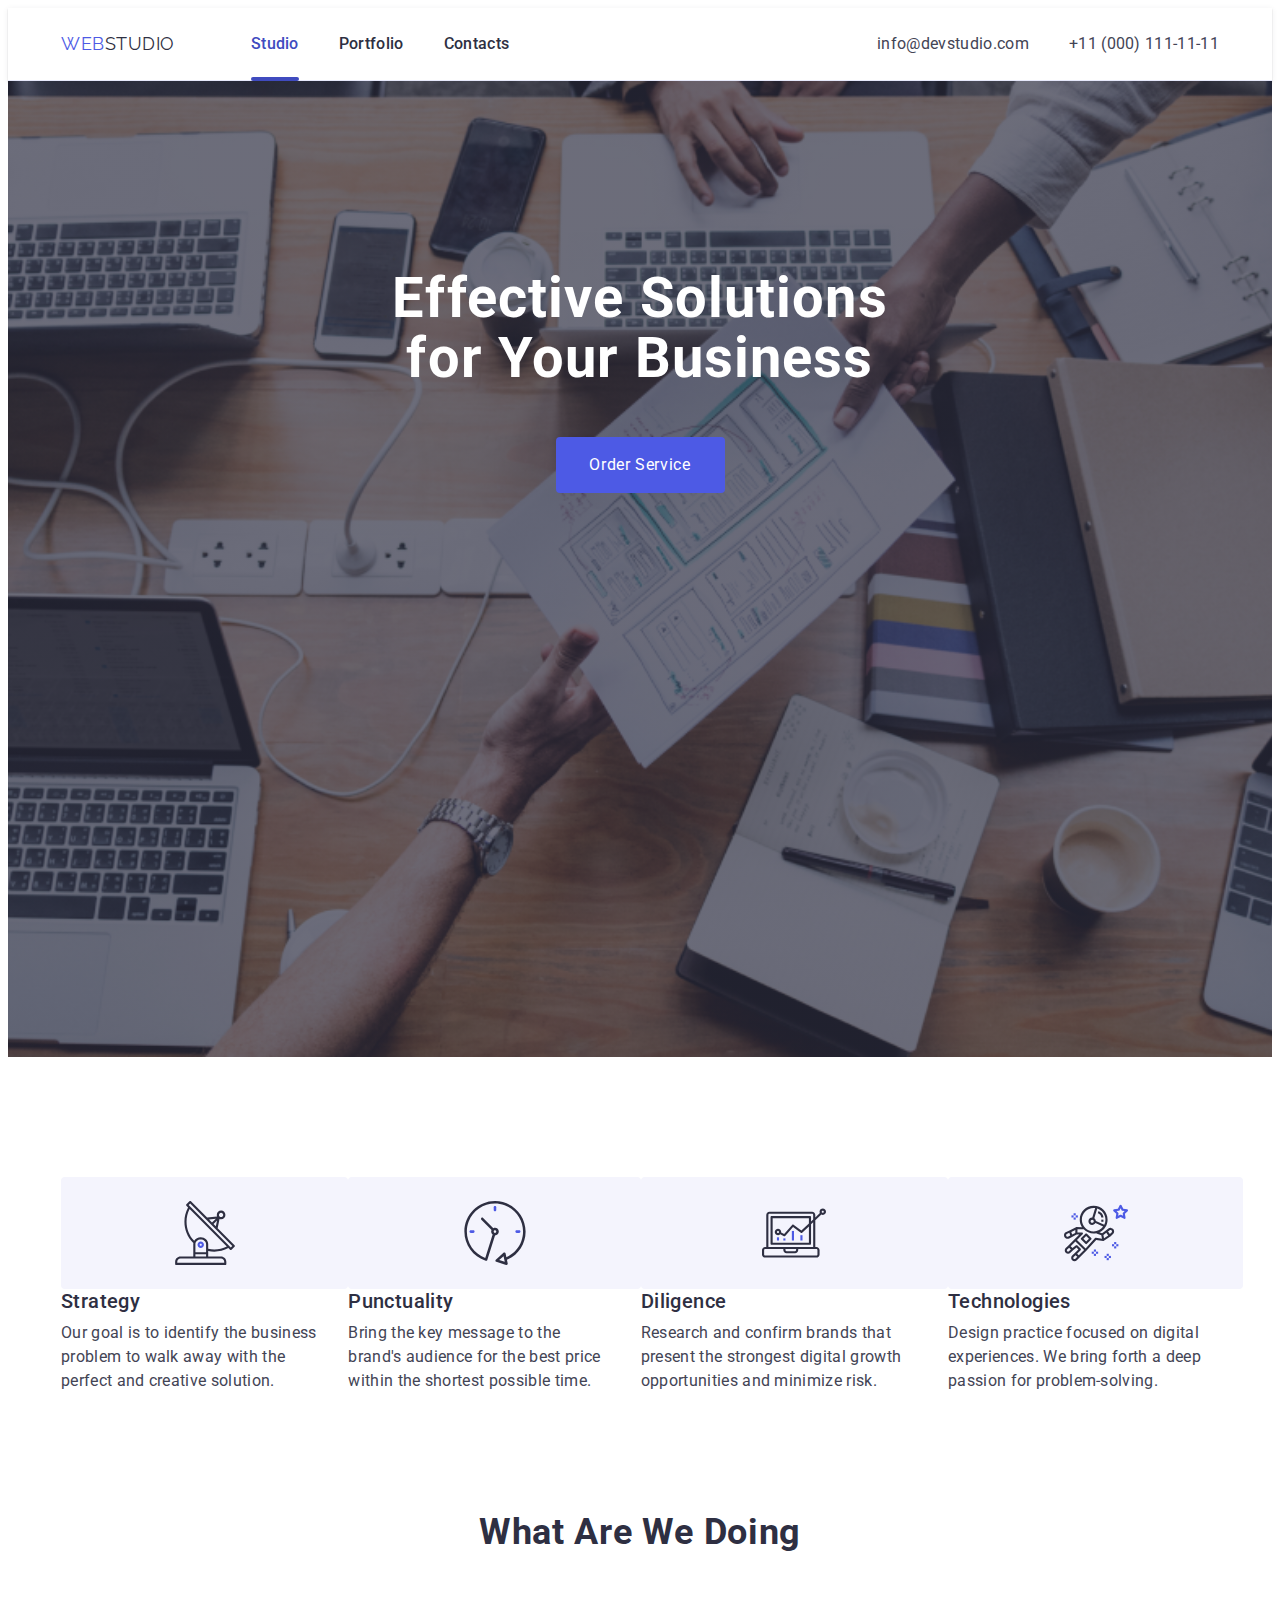
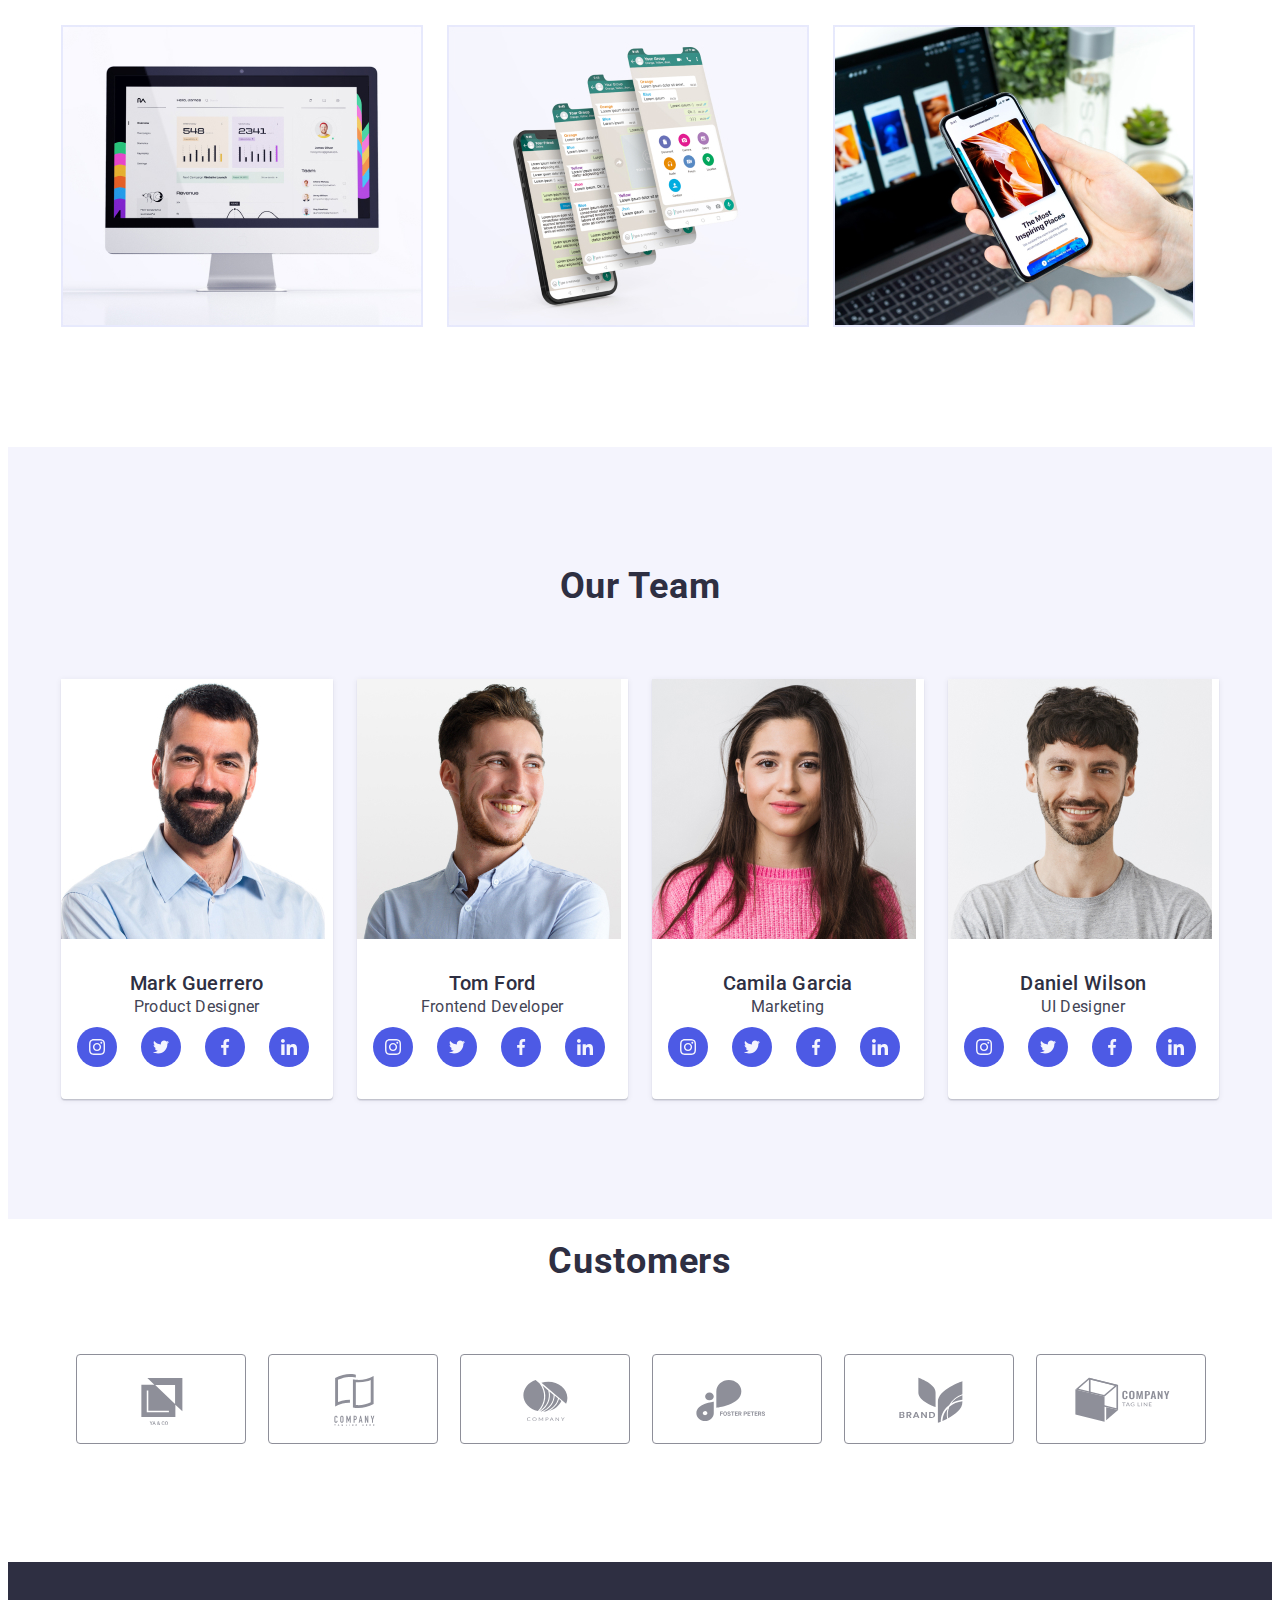
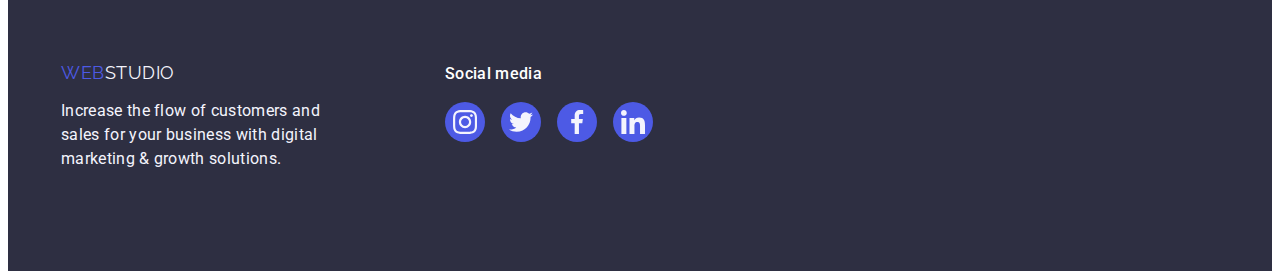
==== index.html @ 5a68f4d5 "sixth hm-half" ====
<!DOCTYPE html>
<html lang="en">
<head>
    <meta charset="UTF-8">
    <meta http-equiv="X-UA-Compatible" content="IE=edge">
    <meta name="viewport" content="width=device-width, initial-scale=1.0">
    <link rel="preconnect" href="https://fonts.googleapis.com">
    <link rel="preconnect" href="https://fonts.gstatic.com" crossorigin>
    <link href="https://fonts.googleapis.com/css2?family=Raleway:wght@800&family=Roboto:wght@300;400;500;700&display=swap" rel="stylesheet">
    <link rel="stylesheet" href="https://cdnjs.cloudflare.com/ajax/libs/modern-normalize/2.0.0/modern-normalize.min.css" integrity="sha512-4xo8blKMVCiXpTaLzQSLSw3KFOVPWhm/TRtuPVc4WG6kUgjH6J03IBuG7JZPkcWMxJ5huwaBpOpnwYElP/m6wg==" crossorigin="anonymous" referrerpolicy="no-referrer" />
    <link rel="stylesheet" href="styles/style.css">
    <title>WebStudio</title>
</head>
<body>
    <header class="header">
        <div class="container">
            <!-- navigation -->
            <nav class="navigation">
                <a class="logo link" href="./index.html">Web<span class="logo-second-part">Studio</span></a>
                <ul class="list nav-list">
                    <li class="item"><a class="nav-item current link" href="./index.html">Studio</a></li>
                    <li class="item"><a class="nav-item link" href="./portfolio.html">Portfolio</a></li>
                    <li class="item"><a class="nav-item link" href="">Contacts</a></li>
                </ul>
            </nav>
            <!-- contacts -->
            <address class="contacts">
                <ul class="list contacts-list">
                    <li class="item"><a class="contacts-item link" href="mailto:info@devstudio.com">info@devstudio.com</a></li>
                    <li class="item"><a class="contacts-item link" href="tel:+110001111111">+11 (000) 111-11-11</a></li>
                </ul>
            </address>
        </div>
    </header>
    <main>
        <!-- hero -->
        <section class="hero">
            <div class="container">
                <h1 class="hero-header">Effective Solutions for Your Business</h1>
                <button class="hero-btn" data-modal-open type="button">Order Service</button>
            </div>
        </section>
        
        <!-- section 1 Feachers -->
        <section class="feachers">
            <div class="container">
                <h2 class="visually-hidden">Feachers</h2>
                <ul class="list feachers-list">
                    <li class="item">
                        <div class="container feachers-img">
                            <svg class="feachers-icon" width="64px" height="64px">
                                <use href="./images/symbol-defs.svg#antenna"></use>
                            </svg>
                        </div>
                        <h3 class="feachers-header-item list-header">Strategy </h3>
                        <p class="feachers-text-item list-text">Our goal is to identify the business problem to walk away with the perfect and creative solution.</p>
                    </li>
                    <li class="item">
                        <div class="container feachers-img">
                            <svg class="feachers-icon" width="64px" height="64px">
                                <use href="./images/symbol-defs.svg#clock"></use>
                            </svg>
                        </div>
                        <h3 class="feachers-header-item list-header">Punctuality</h3>
                        <p class="feachers-text-item list-text">Bring the key message to the brand's audience for the best price within the shortest possible time.</p>
                    </li>
                    <li class="item">
                        <div class="container feachers-img">
                            <svg class="feachers-icon" width="64px" height="64px">
                                <use href="./images/symbol-defs.svg#diagram"></use>
                            </svg>
                        </div>
                        <h3 class="feachers-header-item list-header">Diligence</h3>
                        <p class="feachers-text-item list-text">Research and confirm brands that present the strongest digital growth opportunities and minimize risk.</p>
                    </li>
                    <li class="item">
                        <div class="container feachers-img">
                            <svg class="feachers-icon" width="64px" height="64px">
                                <use href="./images/symbol-defs.svg#astronaut"></use>
                            </svg>
                        </div>
                        <h3 class="feachers-header-item list-header">Technologies</h3>
                        <p class="feachers-text-item list-text">Design practice focused on digital experiences. We bring forth a deep passion for problem-solving.</p> 
                    </li>
                </ul>
            </div>
        </section>
        <!-- section 2 Services-->
        <section class="services">
            <div class="container">
                <h2 class="services-header section-title">What are we doing</h2>
                <ul class="list services-list">
                    <li class="item"><img src="./images/img1.jpg" alt="desktop" width="360"></li>
                    <li class="item"><img src="./images/img2.jpg" alt="mobile messangers" width="360"></li>
                    <li class="item"><img src="./images/img3.jpg" alt="laptop and mobile" width="360"></li>
                </ul>
            </div>
        </section>
        <!-- section 3 Team-->
        <section class="team">
            <div class="container">
                <h2 class="team-header section-title">Our Team</h2>
                <ul class="list team-list">
                    <li class="team-item">
                        <img class="team-photo" src="./images/mark.jpg" alt="man" width="264">
                        <div class="team-name-position">
                            <h3 class="team-header-item list-header">Mark Guerrero</h3>
                            <p class="team-text-item list-text">Product Designer</p>
                            <ul class="list social-net">
                                <li class="social-item">
                                    <a class="link team-link" href="" target="_blank" rel="noopener noreferrer">
                                        <svg class="social-icons">
                                            <use href="./images/symbol-defs.svg#instagram"></use>
                                        </svg>
                                    </a>
                                </li>
                                <li class="social-item">
                                    <a class="link team-link" href="" target="_blank" rel="noopener noreferrer">
                                        <svg class="social-icons">
                                            <use href="./images/symbol-defs.svg#twitter"></use>
                                        </svg>
                                    </a>
                                </li>
                                <li class="social-item">
                                    <a class="link team-link" href="" target="_blank" rel="noopener noreferrer">
                                        <svg class="social-icons">
                                            <use href="./images/symbol-defs.svg#facebook"></use>
                                        </svg>
                                    </a>
                                </li>
                                <li class="social-item">
                                    <a class="link team-link" href="" target="_blank" rel="noopener noreferrer">
                                        <svg class="social-icons">
                                            <use href="./images/symbol-defs.svg#linkedin"></use>
                                        </svg>
                                    </a>
                                </li>
                            </ul>
                        </div>
                    </li>
                    <li class="team-item">
                        <img class="team-photo" src="./images/tom.jpg" alt="man" width="264">
                       <div class="team-name-position">
                            <h3 class="team-header-item list-header">Tom Ford</h3>
                            <p class="team-text-item list-text">Frontend Developer</p>
                            <ul class="list social-net">
                                <li class="social-item">
                                    <a class="link team-link" href="" target="_blank" rel="noopener noreferrer">
                                        <svg class="social-icons">
                                            <use href="./images/symbol-defs.svg#instagram"></use>
                                        </svg>
                                    </a>
                                </li>
                                <li class="social-item">
                                    <a class="link team-link" href="" target="_blank" rel="noopener noreferrer">
                                        <svg class="social-icons">
                                            <use href="./images/symbol-defs.svg#twitter"></use>
                                        </svg>
                                    </a>
                                </li>
                                <li class="social-item">
                                    <a class="link team-link" href="" target="_blank" rel="noopener noreferrer">
                                        <svg class="social-icons">
                                            <use href="./images/symbol-defs.svg#facebook"></use>
                                        </svg>
                                    </a>
                                </li>
                                <li class="social-item">
                                    <a class="link team-link" href="" target="_blank" rel="noopener noreferrer">
                                        <svg class="social-icons">
                                            <use href="./images/symbol-defs.svg#linkedin"></use>
                                        </svg>
                                    </a>
                                </li>
                            </ul>
                        </div>
                    </li>
                    <li class="team-item">
                        <img class="team-photo" src="./images/camila.jpg" alt="woman" width="264">
                        <div class="team-name-position">
                            <h3 class="team-header-item list-header">Camila Garcia</h3>
                            <p class="team-text-item list-text">Marketing</p>
                            <ul class="list social-net">
                                <li class="social-item">
                                    <a class="link team-link" href="" target="_blank" rel="noopener noreferrer">
                                        <svg class="social-icons">
                                            <use href="./images/symbol-defs.svg#instagram"></use>
                                        </svg>
                                    </a>
                                </li>
                                <li class="social-item">
                                    <a class="link team-link" href="" target="_blank" rel="noopener noreferrer">
                                        <svg class="social-icons">
                                            <use href="./images/symbol-defs.svg#twitter"></use>
                                        </svg>
                                    </a>
                                </li>
                                <li class="social-item">
                                    <a class="link team-link" href="" target="_blank" rel="noopener noreferrer">
                                        <svg class="social-icons">
                                            <use href="./images/symbol-defs.svg#facebook"></use>
                                        </svg>
                                    </a>
                                </li>
                                <li class="social-item">
                                    <a class="link team-link" href="" target="_blank" rel="noopener noreferrer">
                                        <svg class="social-icons">
                                            <use href="./images/symbol-defs.svg#linkedin"></use>
                                        </svg>
                                    </a>
                                </li>
                            </ul>
                        </div>
                    </li>
                    <li class="team-item"><img class="team-photo" src="./images/daniel.jpg" alt="men" width="264">
                       <div class="team-name-position">
                            <h3 class="team-header-item list-header">Daniel Wilson</h3>
                            <p class="team-text-item list-text">UI Designer</p>
                            <ul class="list social-net">
                                <li class="social-item">
                                    <a class="link team-link" href="" target="_blank" rel="noopener noreferrer">
                                        <svg class="social-icons">
                                            <use href="./images/symbol-defs.svg#instagram"></use>
                                        </svg>
                                    </a>
                                </li>
                                <li class="social-item">
                                    <a class="link team-link" href="" target="_blank" rel="noopener noreferrer">
                                        <svg class="social-icons">
                                            <use href="./images/symbol-defs.svg#twitter"></use>
                                        </svg>
                                    </a>
                                </li>
                                <li class="social-item">
                                    <a class="link team-link" href="" target="_blank" rel="noopener noreferrer">
                                        <svg class="social-icons">
                                            <use href="./images/symbol-defs.svg#facebook"></use>
                                        </svg>
                                    </a>
                                </li>
                                <li class="social-item">
                                    <a class="link team-link" href="" target="_blank" rel="noopener noreferrer">
                                        <svg class="social-icons">
                                            <use href="./images/symbol-defs.svg#linkedin"></use>
                                        </svg>
                                    </a>
                                </li>
                            </ul>
                        </div>
                    </li>
                </ul>
            </div>
        </section>
        <!-- section 4 Customers-->
        <section class="customers">
            <div class="container">
            <h2 class="customers-title section-title">Customers</h2>
            <ul class="list customers-list">
                <li class="customers-item">
                    <a class="link customer-link" href="" target="_blank" rel="noopener noreferrer">
                        <svg class="customers-logo">
                            <use href="./images/symbol-defs.svg#first-co"></use>
                        </svg>
                    </a>
                </li>
                <li class="customers-item">
                    <a class="link customer-link" href="" target="_blank" rel="noopener noreferrer">
                        <svg class="customers-logo">
                            <use href="./images/symbol-defs.svg#second-co"></use>
                        </svg>
                    </a>
                </li>
                <li class="customers-item">
                    <a class="link customer-link" href="" target="_blank" rel="noopener noreferrer">
                        <svg class="customers-logo">
                            <use href="./images/symbol-defs.svg#third-co"></use>
                        </svg>
                    </a>
                </li>
                <li class="customers-item">
                    <a class="link customer-link" href="" target="_blank" rel="noopener noreferrer">
                        <svg class="customers-logo">
                            <use href="./images/symbol-defs.svg#fourth-co"></use>
                        </svg>
                    </a>
                </li>
                <li class="customers-item">
                    <a class="link customer-link" href="" target="_blank" rel="noopener noreferrer">
                        <svg class="customers-logo">
                            <use href="./images/symbol-defs.svg#fifth-co"></use>
                        </svg>
                    </a>
                </li>
                <li class="customers-item">
                    <a class="link customer-link" href="" target="_blank" rel="noopener noreferrer">
                        <svg class="customers-logo">
                            <use href="./images/symbol-defs.svg#sixth-co"></use>
                        </svg>
                    </a>
                </li>
            </ul>
        </div>
        </section>
    </main>
    <footer class="footer">
        <div class="container">
            <div class="container-disclaimer">
                <a class="logo link link-logo" href="./index.html">Web<span class="logo-second-footer">Studio</span></a>
                <p class="disclaimer">Increase the flow of customers and sales for your business with digital marketing & growth solutions.</p>
            </div>
            <div class="container-social">
                <h2 class="social-title">Social media</h2>
                <ul class="list footer-list">
                    <li class="footer-soc-item">
                        <a href="" target="_blank" rel="noopener noreferrer" class="link footer-soc-link">
                            <svg class="footer-social">
                                <use href="./images/symbol-defs.svg#instagram"></use>
                            </svg>
                        </a>
                    </li>
                    <li class="footer-soc-item">
                        <a href="" target="_blank" rel="noopener noreferrer" class="link footer-soc-link">
                            <svg class="footer-social">
                                <use href="./images/symbol-defs.svg#twitter"></use>
                            </svg>
                        </a>
                    </li>
                    <li class="footer-soc-item">
                        <a href="" target="_blank" rel="noopener noreferrer" class="link footer-soc-link">
                            <svg class="footer-social">
                                <use href="./images/symbol-defs.svg#facebook"></use>
                            </svg>
                        </a>
                    </li>
                    <li class="footer-soc-item">
                        <a href="" target="_blank" rel="noopener noreferrer" class="link footer-soc-link">
                            <svg class="footer-social">
                                <use href="./images/symbol-defs.svg#linkedin"></use>
                            </svg>
                        </a>
                    </li>
                </ul>
            </div>
        </div>
    </footer>
    <div class="backdrop is-hidden" data-modal>
        <div class="modal-window">
            <button type="button" class="close-btn" data-modal-close>
                <svg class="close-icon">
                    <use href="./images/symbol-defs.svg#close-btn"></use>
                </svg>
            </button>
            <p class="modal-title">Leave your contacts and we will call you back</p>
            <form class="modal-form">
                <div class="modal-field">
                    <label for="user-name" class="modal-label">Name</label>
                    <div class="form-field">
                        <input 
                            type="text" 
                            name="user-name" 
                            id="user-name" 
                            class="modal-input">
                        <svg class="form-icons">
                            <use href="./images/symbol-defs.svg#person"></use>
                        </svg>
                    </div>
                </div>
                <div class="modal-field">
                    <label for="user-phone" class="modal-label">Phone</label>
                    <div class="form-field">
                        <input 
                            type="tel" 
                            name="user-phone" 
                            id="user-phone" 
                            class="modal-input">
                        <svg class="form-icons">
                            <use href="./images/symbol-defs.svg#phone"></use>
                        </svg>
                    </div>
                </div>
                <div class="modal-field">
                    <label for="user-email" class="modal-label">Email</label>
                    <div class="form-field">
                        <input 
                            type="email"
                            name="user-email"
                            id="user-email"
                            class="modal-input">
                        <svg class="form-icons">
                            <use href="./images/symbol-defs.svg#email"></use>
                        </svg>
                    </div>
                </div>
                <div class="modal-textarea">
                    <label for="comment" class="modal-label">Comment</label>
                    <textarea 
                        name="comment" 
                        id="comment" 
                        class="modal-comment" 
                        placeholder="Text here"></textarea>
                </div>

                <button type="submit" class="modal-submit">Send</button>
            </form>
        </div>
    </div>
    <script src="./js/modal.js"></script>
</body>
</html>
---- styles/style.css ----
/* for all */
:root {
    --text-color: #434455;
    --trans: 250ms cubic-bezier(0.4, 0, 0.2, 1);
}

body {
    font-family: 'Roboto', sans-serif;
    color: #2E2F42;
    background-color: #fff;
}

h1,
h2,
h3,
p,
ul {
    padding: 0;
    margin: 0;
}

img {
    display: block;
}

.link {
    text-decoration: none;
}

.list {
    list-style: none;
}

.container {
    width: 1158px;
    margin: 0 auto;
    padding-left: 12px;
    padding-right: 12px;
    /* outline: 2px solid red; */
}

.section-title {
    font-size: 36px;
    line-height: 1.11;
    text-align: center;
    letter-spacing: 0.02em;
    text-transform: capitalize;
}

.list-header {
    font-weight: 500;
    font-size: 20px;
    line-height: 1.2;
    letter-spacing: 0.02em;
}

.list-text {
    font-size: 16px;
    line-height: 1.5;
    letter-spacing: 0.02em;
    color: var(--text-color);
}

.visually-hidden {
    position: absolute;
    white-space: nowrap;
    width: 1px;
    height: 1px;
    overflow: hidden;
    border: 0;
    padding: 0;
    clip: rect(0 0 0 0);
    clip-path: inset(50%);
    margin: -1px;
}

/* Header */
.header {
    /* padding-top: 0px;
    padding-bottom: 0px; */
    border-bottom: 1px solid #E7E9FC;
    box-shadow: 0px 2px 1px rgba(46, 47, 66, 0.08), 
                0px 1px 1px rgba(46, 47, 66, 0.16), 
                0px 1px 6px rgba(46, 47, 66, 0.08);
}

.header .container {
    display: flex;
    justify-content: space-between;
}

.logo {
    font-family: 'Raleway', sans-serif;
    font-size: 18px;
    line-height: 1.17;
    color: #4D5AE5;
    letter-spacing: 0.03em;
    text-transform: uppercase;

    margin-right: 76px;
    display: flex;
    align-self: center;
}

.logo-second-part {
    color: #2E2F42;
}

.navigation {
    display: flex;
    align-items: center;
}

.nav-list {
    display: flex;
    /* align-items: center; */
    gap: 40px;
}

.nav-item {
    font-size: 16px;
    line-height: 1.5;
    letter-spacing: 0.02em;
    color: #2E2F42;
    font-weight: 500;

    display: block;
    position: relative;

    padding-top: 24px;
    padding-bottom: 24px;

    transition-property: color;
    transition: var(--trans);
}

/* .nav-list .item {
    padding-top: 24px;
    padding-bottom: 24px; */
    /* margin-right: 40px; */
/* } */

.current {
    color: #404BBF;
}

.nav-item.current::after {
    content: '';
    height: 4px;
    width: 100%;
    display: block;
    position: absolute;
    left: 0;
    bottom: -1px;

    background-color: #404BBF;
    border-radius: 2px;
}


/* .nav-list .item:last-child {
    margin-right: 0px;
} */

.nav-item:hover,
.nav-item:focus {
    color: #404BBF;  
}

.contacts {
    font-style: normal;
    display: flex;
    align-items: center;
}

.contacts-list {
    display: flex;
    gap: 40px;
    /* align-items: center; */
    /* justify-content: center; */
}

/* .contacts-list .item {
    padding-top: 15px;
    padding-bottom: 15px;
    margin-right: 40px;
} */

/* .contacts-list .item:last-child {
    margin-right: 0;
} */

.contacts-item {
    font-size: 16px;
    line-height: 1.5;
    letter-spacing: 0.02em;
    color: #434455;

    transition-property: color;
    transition: var(--trans);
}

.contacts-item:hover,
.contacts-item:focus {
    color: #404BBF;
}

/* main index */

/* HERO */

.hero {
    background-color: #2E2F42;
    background-image: linear-gradient(rgba(46, 47, 66, 0.7), rgba(46, 47, 66, 0.7)), url(../images/hero-img.jpg);
    background-repeat: no-repeat;
    background-position: center;
    background-size: cover;
    max-width: 1440px;
    height: 600px;
    padding-top: 188px;
    padding-bottom: 188px;
    margin: 0 auto;
}
.hero-header {
    font-size: 56px;
    line-height: 1.07;
    text-align: center;
    letter-spacing: 0.02em;
    color: #FFFFFF;
    max-width: 496px;
    
    /* width: 496px; */
    /* margin-bottom: 48px; */
    margin: 0 auto 48px;
}

.hero-btn {
    font-family: 'Roboto', sans-serif;
    font-size: 16px;
    line-height: 1.5;
    align-items: center;
    letter-spacing: 0.04em;
    color: #FFFFFF;
    background-color: #4D5AE5;
    cursor: pointer;
    
    border: none;
    border-radius: 4px;
    /* padding: 16px 32px; */
    min-width: 169px;
    height: 56px;
    display: block;
    margin: 0 auto;

    transition-property: background-color;
    transition: var(--trans);
}

.hero-btn:hover,
.hero-btn:focus {
    background-color: #404BBF;
}

/* FEACHERS */

.feachers {
    padding-top: 120px;
    padding-bottom: 120px;
}

.feachers-list {
    display: flex;
    gap: 24px;
}

.feachers-list .item {
    width: calc((100%-72px)/4);
}

.feachers-img {
    background-color: #F4F4FD;
    border-radius: 4px;
    width: 100%;
    height: 112px;
    display: flex;
    justify-content: center;
    align-items: center;
}

.feachers-header-item {
    margin-bottom: 8px;
}



/* SERVICES */

.services {
    padding-bottom: 120px;
}

.services-header {
    margin-bottom: 72px;
}

.services-list {
    display: flex;
    gap: 24px;
}

.services-list .item {
    width: 360px;
    height: 300px;
    border: 1px solid #E7E9FC;
    /* margin-right: 24px; */
}

/* .services-list .item:last-child {
    margin-right: 0;
} */

/* TEAM */

.team {
    background-color: #F4F4FD;
    padding-top: 120px;
    padding-bottom: 120px;
}

.team-header {
    margin-bottom: 72px;
}

.team-list {
    display: flex;
    gap: 24px;
    
}

.team-item {
    background-color: #ffffff;
    width: calc((100% - 72px) / 4);
    /* padding-bottom: 32px; */
    background-color: #ffffff;
    box-shadow: 0px 1px 6px rgba(46, 47, 66, 0.08),
                0px 1px 1px rgba(46, 47, 66, 0.16),
                0px 2px 1px rgba(46, 47, 66, 0.08);
    border-radius: 0px 0px 4px 4px;
    padding-bottom: 32px;
    /* margin-right: 24px; */
}

/* .team-list .team-item:last-child {
    margin-right: 0;
} */

.team-name-position {
    padding: 32px 16px 0;
    /* margin-bottom: 8px; */
}

.team-header-item {
    /* margin-top: 32px; */
    /* margin-bottom: 8px; */
    text-align: center;
}

.team-text-item {
    /* margin-bottom: 32px; */
    margin-bottom: 8px;
    text-align: center;
}

.social-net {
    display: flex;
    gap: 24px;
    /* margin-bottom: 32px; */
    /* margin: 0 16px 32px; */
}
.social-item {
    width: 40px;
    height: 40px;
    
    /* padding: 12px; */
}

.team-link {
    width: 100%;
    height: 100%;
    background-color: #4D5AE5;
    border-radius: 50%;
    display: flex;
    align-items: center;
    justify-content: center;

    transition-property: background-color;
    transition: var(--trans);
}

.social-icons {
    width: 16px;
    height: 16px;
    fill: #F4F4FD;
}

.team-link:hover,
.team-link:focus {
    background-color: #404BBF;
}

/* CUSTOMERS */

.customers {
    padding-top: 23px;
    padding-bottom: 120px;
}

.customers-title {
    margin-bottom: 72px;
}

.customers-list {
    display: flex;
    gap: 24px;
    justify-content: center;
}
.customers-item {
    /* width: calc((100%-120px)/6); */
    width: 168px;
    height: 88px;
  
    
    /* fill: #8E8F99; */
}

.customer-link {
    width: 100%;
    height: 100%;
    border: 1px solid #8E8F99;
    border-radius: 4px;
    color: #8E8F99;
    display: flex;
    align-items: center;
    justify-content: center;

    transition-property: color, border;
    transition: var(--trans);
}

.customers-logo {
    fill: currentColor;
    width: 104px;
    height: 56px;
    /* margin: 16px 32px; */
}

.customer-link:hover,
.customer-link:focus {
    border: 1px solid #404BBF;
    color: #404BBF;
}




/* main Portfolio */

.portfolio {
    padding-top: 96px;
    padding-bottom: 120px;
}

.portfolio-filter {
    display: flex;
    margin-bottom: 72px;
    justify-content: center;
}

.portfolio-btn {
    font-family: 'Roboto', sans-serif;
    font-style: normal;
    font-size: 16px;
    line-height: 1.5;
    letter-spacing: 0.04em; 
    color: #4D5AE5;
    background-color: #F4F4FD;
    
    border: 1px solid #E7E9FC;
    border-radius: 4px;
    cursor: pointer;
    padding: 12px 24px;

    transition-property: color, background-color, box-shadow, border;
    transition: var(--trans);
}

.portfolio-filter .item {
    margin-right: 24px;
}

.portfolio-filter .item:last-child {
    margin-right: 0;
}

.portfolio-btn:hover,
.portfolio-btn:focus {
    background-color: #404BBF;
    color: #FFFFFF;
    box-shadow: 0px 3px 1px rgba(0, 0, 0, 0.1), 
                0px 2px 1px rgba(0, 0, 0, 0.08), 
                0px 2px 2px rgba(0, 0, 0, 0.12);
    border: 1px solid transparent;
}

.portfolio-list {
    display: flex;
    flex-wrap: wrap;
    gap: 48px 24px;
}

.portfolio-list .item {
    width: calc((100% - 48px) / 3);
    /* width: 360px; */
    /* padding-bottom: 32px; */
    /* margin-right: 24px; */
    /* margin-bottom: 48px; */
}

.portfolio-item-name {
    padding: 32px 16px;
    border: 1px solid #E7E9FC;
    border-top: none;
}

/* .portfolio-list .item:nth-child(3n) {
    margin-right: 0;
} */

/* .portfolio-list .item:nth-last-child(-n+3) {
    margin-bottom: 0;
} */

.portfolio-header {
    color: #2E2F42;
    margin-bottom: 8px;
    /* margin-top: 32px; */
    /* margin-left: 16px; */
}

.box-overlay {
    position: relative;
    overflow: hidden
}

.overlay {
    background-color: #4D5AE5;
    width: 100%;
    height: 100%;
    padding: 40px 32px;
    overflow: auto;
    

    font-style: normal;
    font-size: 16px;
    line-height: 1.5;
    letter-spacing: 0.02em;
    color: #F4F4FD;

    position: absolute;
    top: 0;
    left: 0;

    transition-property: transform;
    transform: translateY(100%);
    transition: var(--trans);
}

.portfolio-item.link:hover .overlay,
.portfolio-item.link:focus .overlay {
    transform: translate(0, 0);
}


/* Footer */

.footer {
    background-color: #2E2F42;
    padding-top: 100px;
    padding-bottom: 100px;
}

.footer .container {
    display: flex;
    gap: 120px;
    align-items: baseline;
}

.footer .link-logo {
    display: inline-block;
    margin-bottom: 16px;
    padding: 0;
}

.logo-second-footer {
    color: #F4F4FD;
}

.disclaimer {
    color: #F4F4FD;
    font-size: 16px;
    line-height: 1.5;
    letter-spacing: 0.02em;
    max-width: 264px;
}

/* .container-social {
    background-color: #fff;
    padding-top: 5px;
} */

.social-title {
    font-weight: 500;
    font-size: 16px;
    line-height: 1.5;
    letter-spacing: 0.02em;
    color: #FFFFFF;

    margin-bottom: 16px;
}

.footer-list {
    display: flex;
    gap: 16px;
}

.footer-soc-item {
    width: 40px;
    height: 40px;
}

.footer-soc-link {
    width: 100%;
    height: 100%;
    background-color: #4D5AE5;
    border-radius: 50%;
    display: flex;
    align-items: center; 
    justify-content: center;
}

.footer-social {
    width: 24px;
    height: 24px;
    fill: #F4F4FD; 
}



.footer-soc-link:hover, 
.footer-soc-link:focus {
    background-color: #31D0AA;

    transition-property: background-color;
    transition: var(--trans);
}

/* MODAL */

.backdrop {
    background-color: rgba(46, 47, 66, 0.4);
    width: 100%;
    height: 100%;
    
    position: fixed;
    z-index: 100;
    top: 0;
    left: 0;

    transition: opacity var(--trans), visibility var(--trans);
}

.modal-window {
    width: 408px;
    min-height: 585px;
    background-color: #FCFCFC;
    position: absolute;
    top: 50%;
    left: 50%;
    transform: translate(-50%, -50%);
    padding: 24px;
    

    /* display: flex; */
}

.close-btn {
    width: 24px;
    height: 24px;
    background-color: #E7E9FC;
    color: #2E2F42;
    border: 1px solid rgba(0, 0, 0, 0.1);
    border-radius: 50%;
    display: flex;
    justify-content: center;
    align-items: center;
    cursor: pointer;
    padding: 0;

    position: absolute;
    top: 24px;
    right: 24px;

    transition-property: background-color, border, color;
    transition: var(--trans);
}

.close-icon {
    width: 8px;
    height: 8px;
    fill: currentColor;
}

.close-btn:hover,
.close-btn:focus {
    background-color: #404BBF;
    border: none;
    color: #FFFFFF;
}

.backdrop.is-hidden {
    visibility: hidden;
    opacity: 0;
    pointer-events: none;
}

.modal-title {
    font-weight: 500;
    font-size: 16px;
    line-height: 1.5;
    text-align: center;
    letter-spacing: 0.02em;
    color: #2E2F42;
    margin-top: 48px;
    margin-bottom: 16px;
}

.modal-field {
    margin-bottom: 8px;
}

.modal-input {
    width: 100%;
    height: 40px;
    border: 1px solid rgba(46, 47, 66, 0.4);
    border-radius: 4px;
    padding-top: 8px;
    padding-bottom: 8px;
    padding-left: 38px;
    outline: transparent;
    font-size: 12px;
    line-height: 1.17;
    color: rgba(46, 47, 66, 0.4);
    letter-spacing: 0.04em;
}

.modal-input:focus,
.modal-comment:focus {
    border-color: #4D5AE5;
}

.modal-input:focus + .form-icons {
    fill: #4D5AE5;
}

.modal-label {
    font-weight: 400;
    font-size: 12px;
    line-height: 1.17;
    letter-spacing: 0.04em;
    color: #8E8F99;
    margin-bottom: 4px;
}

.form-field {
    position: relative;
}

.form-icons {
    width: 18px;
    height: 18px;

    position: absolute;
    top: 50%;
    transform: translateY(-50%);
    left: 16px;
    fill: #2E2F42;
}

.modal-textarea {
    margin-bottom: 16px;
}

.modal-comment {
    width: 100%;
    height: 120px;
    border: 1px solid rgba(46, 47, 66, 0.4);
    border-radius: 4px;
    padding: 8px 16px;
    outline: transparent;
    resize: none;
    font-size: 12px;
    line-height: 1.17;
    color: rgba(46, 47, 66, 0.4);
    letter-spacing: 0.04em;
}

.modal-comment::placeholder {
    font-size: 12px;
    line-height: 1.17;
    letter-spacing: 0.04em;
    color: rgba(46, 47, 66, 0.4);
}

.modal-submit {
    width: 169px;
    height: 56px;
    background: #4D5AE5;
    box-shadow: 0px 4px 4px rgba(0, 0, 0, 0.15);
    border-radius: 4px;
    border: none;

    font-weight: 500;
    font-size: 16px;
    line-height: 1.5;
    display: flex;
    align-items: center;
    justify-content: center;
    letter-spacing: 0.04em;
    color: #FFFFFF;

    position: absolute;
    left: 50%;
    transform: translateX(-50%);
    bottom: 24px;

    transition-property: background-color;
    transition: var(--trans);
}

.modal-submit:hover,
.modal-submit:focus {
    background-color: #404BBF;
}
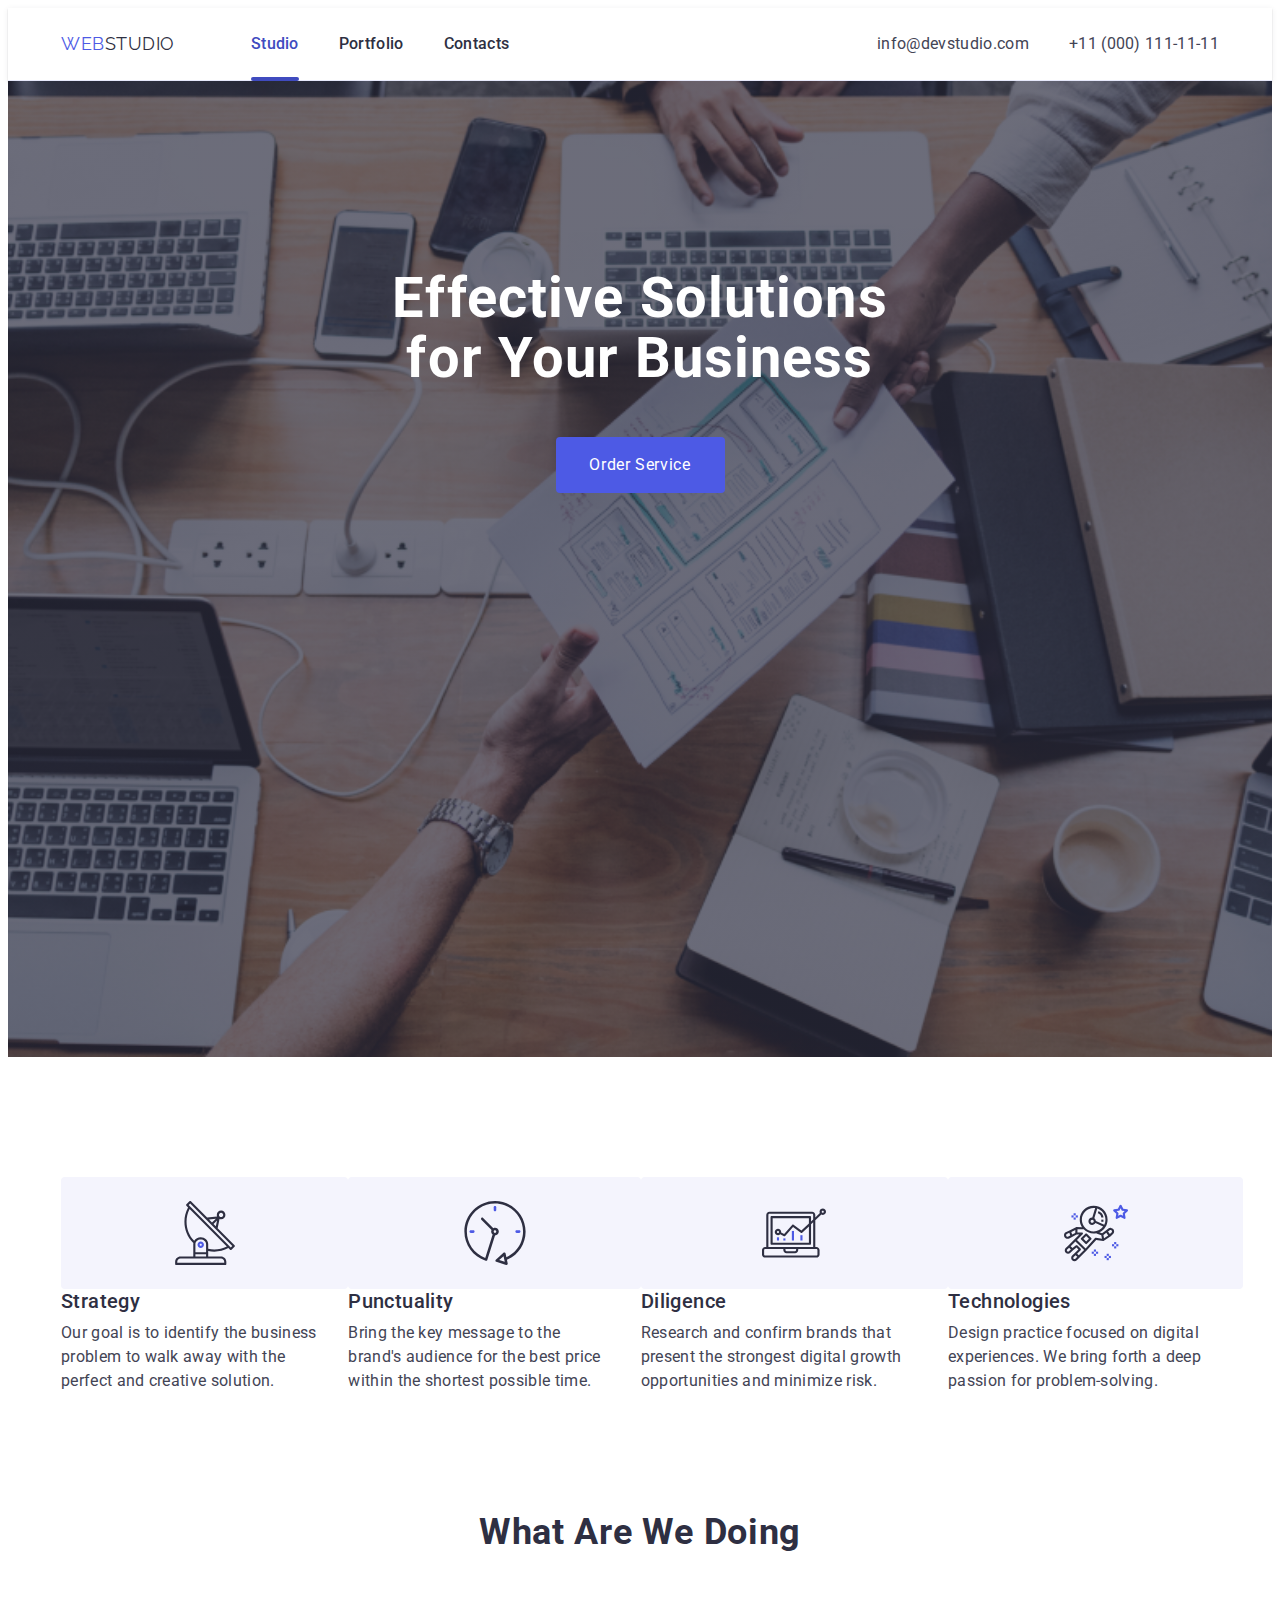
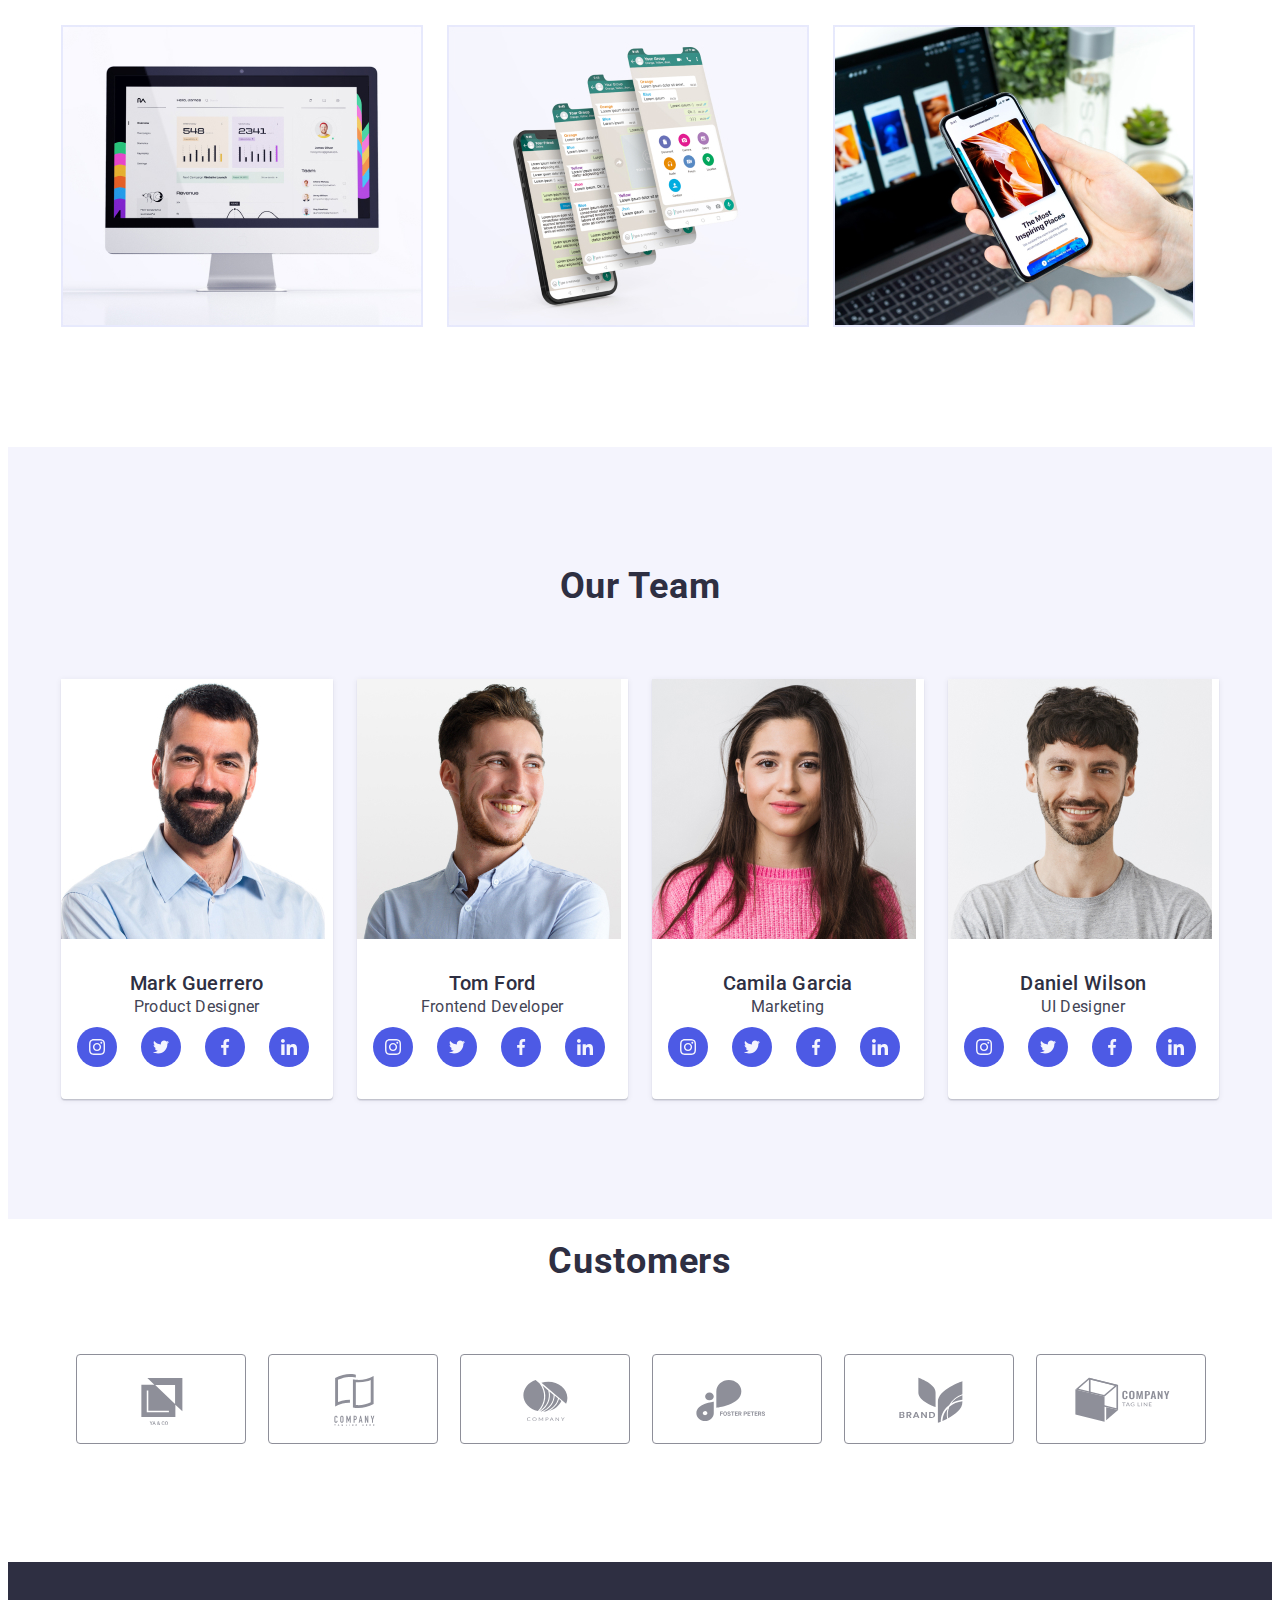
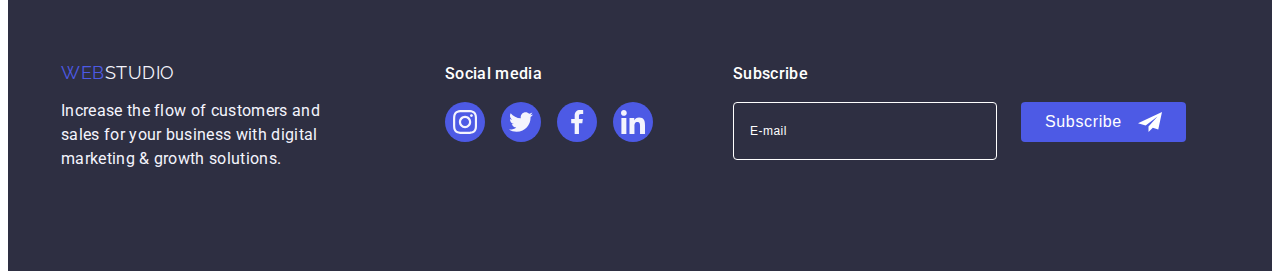
==== commit db50e6bd: "sixth-hm-upd" ====
--- a/index.html
+++ b/index.html
@@ -341,6 +341,19 @@
                     </li>
                 </ul>
             </div>
+            <div class="container-form">
+                <h2 class="footer-form-title">Subscribe</h2>
+                <form class="footer-form">
+                    <input name="footer-login" class="footer-login" placeholder="E-mail"></input>
+                    <button type="submit" class="subscribe-btn">
+                        <span>Subscribe</span>
+                        <svg class="subscribe-icon">
+                            <use href="./images/symbol-defs.svg#subscribe"></use>
+                        </svg>
+                    </button>
+                    
+                </form>
+            </div>
         </div>
     </footer>
     <div class="backdrop is-hidden" data-modal>
--- a/styles/style.css
+++ b/styles/style.css
@@ -591,8 +591,11 @@
 
 .footer .container {
     display: flex;
-    gap: 120px;
     align-items: baseline;
+}
+
+.container-disclaimer {
+    margin-right: 120px;
 }
 
 .footer .link-logo {
@@ -613,10 +616,9 @@
     max-width: 264px;
 }
 
-/* .container-social {
-    background-color: #fff;
-    padding-top: 5px;
-} */
+.container-social {
+    margin-right: 80px;
+}
 
 .social-title {
     font-weight: 500;
@@ -662,6 +664,81 @@
 
     transition-property: background-color;
     transition: var(--trans);
+}
+
+.container-form {
+    width: 453px;
+}
+
+.footer-form-title {
+    font-weight: 500;
+    font-size: 16px;
+    line-height: 1.5;
+    letter-spacing: 0.02em;
+    color: #FFFFFF;
+    margin-bottom: 16px;
+}
+
+.footer-form {
+    display: flex;
+}
+
+.footer-login {
+    width: 264px;
+    height: 40px;
+    border: 1px solid #FFFFFF;
+    border-radius: 4px;
+    background-color: transparent;
+    padding: 8px 16px;
+    margin-right: 24px;
+
+    font-size: 12px;
+    line-height: 2;
+    letter-spacing: 0.04em;
+    color: #FFFFFF;
+}
+
+.footer-login::placeholder {
+    font-size: 12px;
+    line-height: 2;
+    letter-spacing: 0.04em;
+    color: #FFFFFF;
+}
+
+.subscribe-btn {
+    min-width: 165px;
+    height: 40px;
+    background: #4D5AE5;
+    border-radius: 4px; 
+    border: none;
+    padding-left: 24px;
+    padding-right: 24px;
+    cursor: pointer;
+
+    display: flex;
+    align-items: center;
+    gap: 16px;
+
+    font-weight: 500;
+    font-size: 16px;
+    line-height: 1.5;
+    letter-spacing: 0.04em;
+    color: #FFFFFF;
+
+    transition-property: background-color;
+    transition: var(--trans);
+}
+
+.subscribe-icon {
+    width: 24px;
+    height: 24px;
+    fill: #FFFFFF;
+}
+
+
+.subscribe-btn:hover,
+.subscribe-btn:focus {
+background-color: #404BBF;
 }
 
 /* MODAL */
@@ -761,6 +838,9 @@
     line-height: 1.17;
     color: rgba(46, 47, 66, 0.4);
     letter-spacing: 0.04em;
+
+    /* transition-property: border-color; */
+    transition: border-color var(--trans);
 }
 
 .modal-input:focus,
@@ -794,6 +874,9 @@
     transform: translateY(-50%);
     left: 16px;
     fill: #2E2F42;
+
+    transition-property: fill;
+    transition: var(--trans);
 }
 
 .modal-textarea {
@@ -822,26 +905,27 @@
 }
 
 .modal-submit {
-    width: 169px;
+    min-width: 169px;
     height: 56px;
     background: #4D5AE5;
     box-shadow: 0px 4px 4px rgba(0, 0, 0, 0.15);
     border-radius: 4px;
     border: none;
+    cursor: pointer;
 
     font-weight: 500;
     font-size: 16px;
     line-height: 1.5;
-    display: flex;
-    align-items: center;
-    justify-content: center;
     letter-spacing: 0.04em;
     color: #FFFFFF;
 
-    position: absolute;
+    display: block;
+    margin: 24px auto;
+
+    /* position: absolute;
     left: 50%;
     transform: translateX(-50%);
-    bottom: 24px;
+    bottom: 24px; */
 
     transition-property: background-color;
     transition: var(--trans);
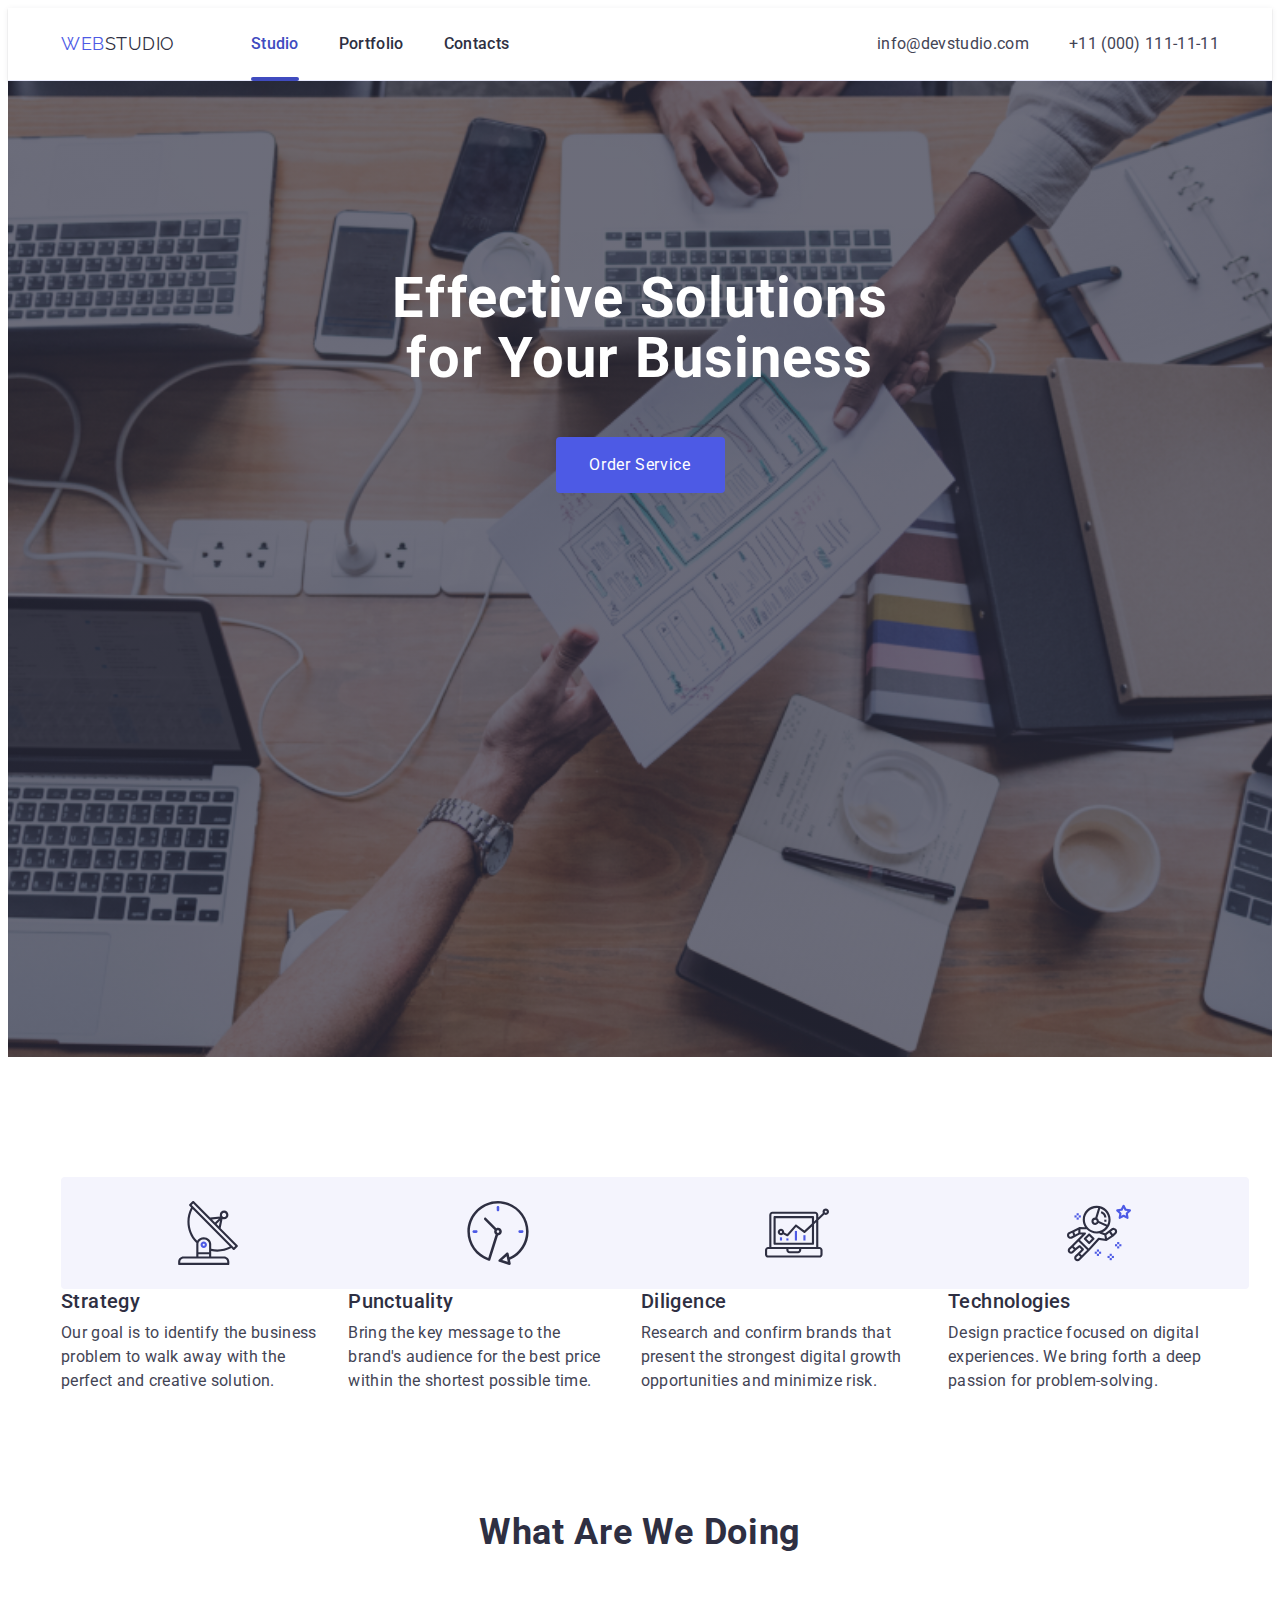
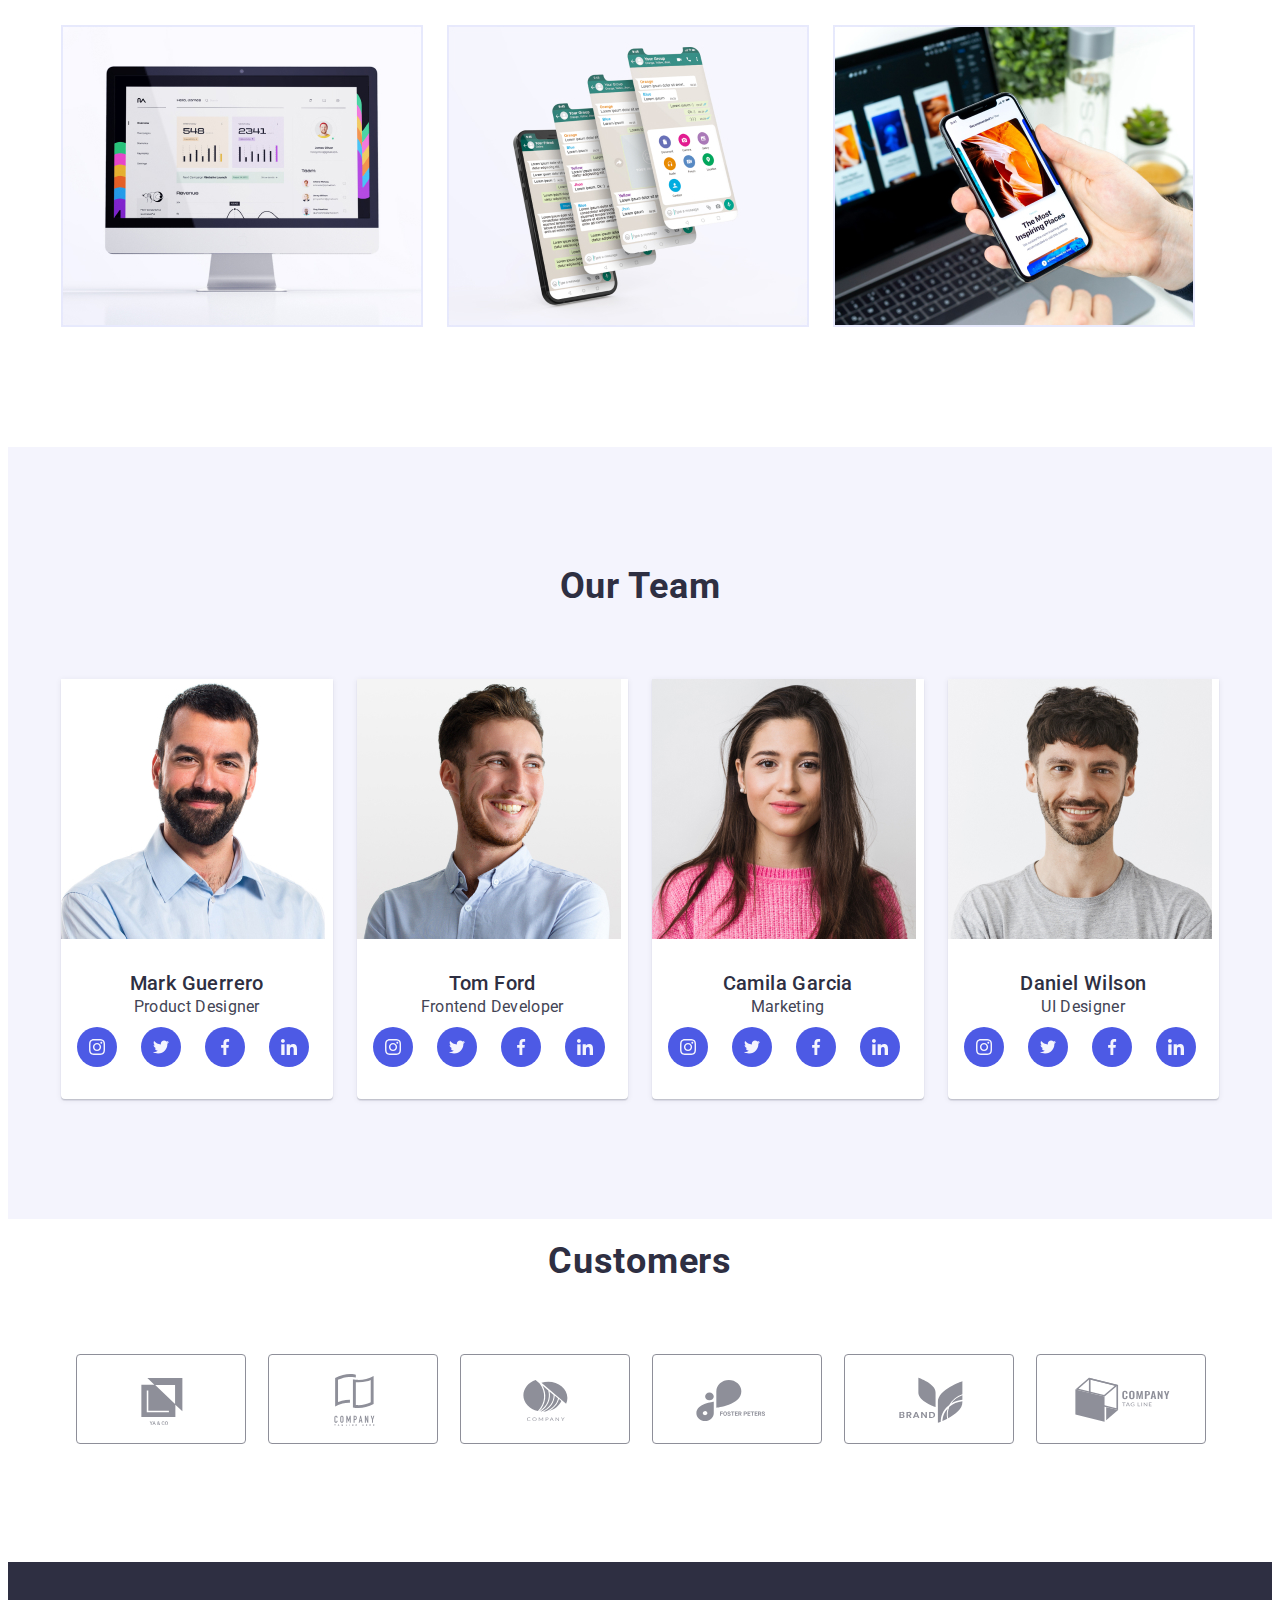
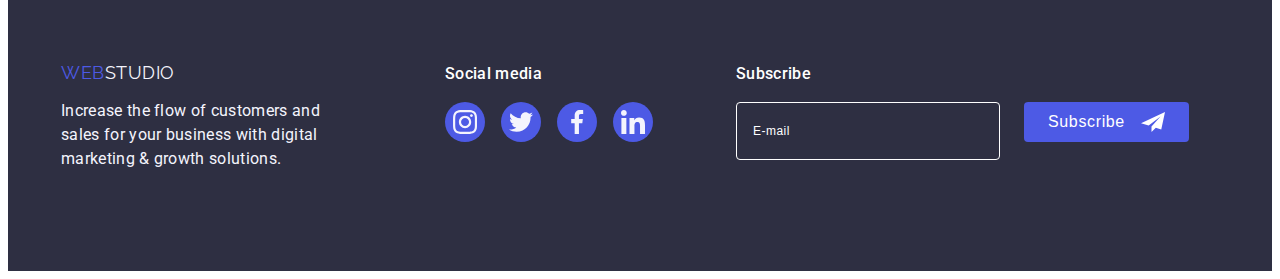
==== commit 0941984d: "finished hm6" ====
--- a/index.html
+++ b/index.html
@@ -412,6 +412,19 @@
                         class="modal-comment" 
                         placeholder="Text here"></textarea>
                 </div>
+                <div class="modal-agreement">
+                    <input 
+                        type="checkbox" 
+                        name="privacy-policy" 
+                        id="privacy-policy" 
+                        class="private-agree visually-hidden">
+                    <label for="privacy-policy" class="agreement">
+                        <span class="fake-checkbox">
+                            <svg width="10px" height="8px">
+                                <use href="./images/symbol-defs.svg#check"></use>
+                            </svg>
+                        </span> I accept the terms and conditions of the &nbsp;<a href="">Privacy Policy</a></label>
+                </div>
 
                 <button type="submit" class="modal-submit">Send</button>
             </form>
--- a/styles/style.css
+++ b/styles/style.css
@@ -34,8 +34,8 @@
 .container {
     width: 1158px;
     margin: 0 auto;
-    padding-left: 12px;
-    padding-right: 12px;
+    padding-left: 15px;
+    padding-right: 15px;
     /* outline: 2px solid red; */
 }
 
@@ -617,7 +617,8 @@
 }
 
 .container-social {
-    margin-right: 80px;
+    margin-right: 83px; /*have to be 80 px*/
+    max-width: 208px;
 }
 
 .social-title {
@@ -904,6 +905,9 @@
     color: rgba(46, 47, 66, 0.4);
 }
 
+
+
+
 .modal-submit {
     min-width: 169px;
     height: 56px;
@@ -931,6 +935,58 @@
     transition: var(--trans);
 }
 
+.agreement {
+    font-size: 12px;
+    line-height: 1.17;
+    letter-spacing: 0.04em;
+    color: #8E8F99;
+    display: flex;
+    align-items: center;
+}
+
+.fake-checkbox {
+    width: 16px;
+    height: 16px;
+    border: 1px solid rgba(46, 47, 66, 0.4);
+    border-radius: 2px;
+    margin-right: 8px;
+    cursor: pointer;
+    display: flex;
+    justify-content: center;
+    align-items: center;
+    fill: transparent;
+    
+}
+
+/* .agreement::before {
+    content: '';
+    width: 16px;
+    height: 16px;
+    border: 1px solid rgba(46, 47, 66, 0.4);
+    border-radius: 2px;
+    margin-right: 8px;
+    cursor: pointer;
+    background-image: url(/images/check.svg);
+    fill: #F4F4FD;;
+    background-position: center;
+    background-repeat: no-repeat;
+    background-size: 10px;
+    transition: background-color var(--trans), border-color var(--trans);
+} */
+
+
+
+.private-agree:checked + .agreement .fake-checkbox {
+    background-color: #404BBF;
+    border-color: #404BBF;
+    fill: #F4F4FD;
+}
+
+.private-agree:focus + .agreement .fake-checkbox {
+    border-color: #4D5AE5;
+}
+
+
 .modal-submit:hover,
 .modal-submit:focus {
     background-color: #404BBF;
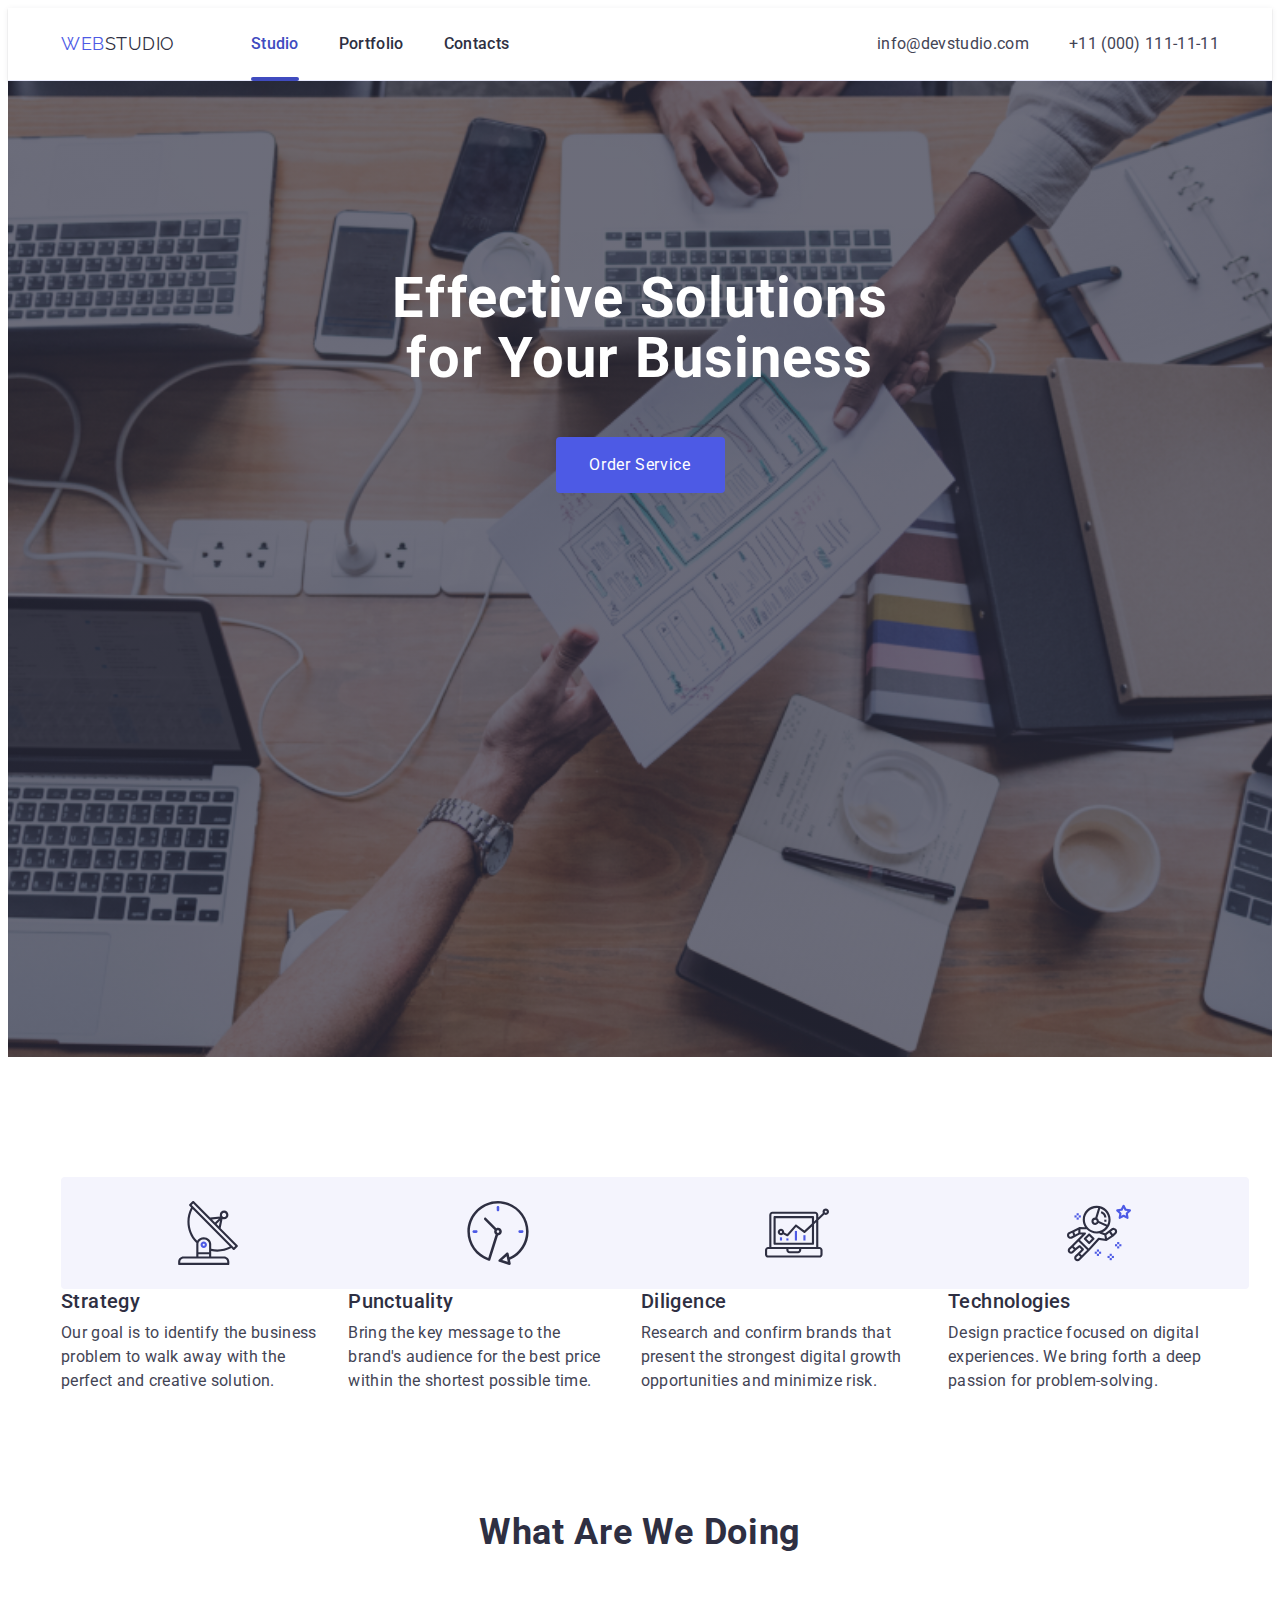
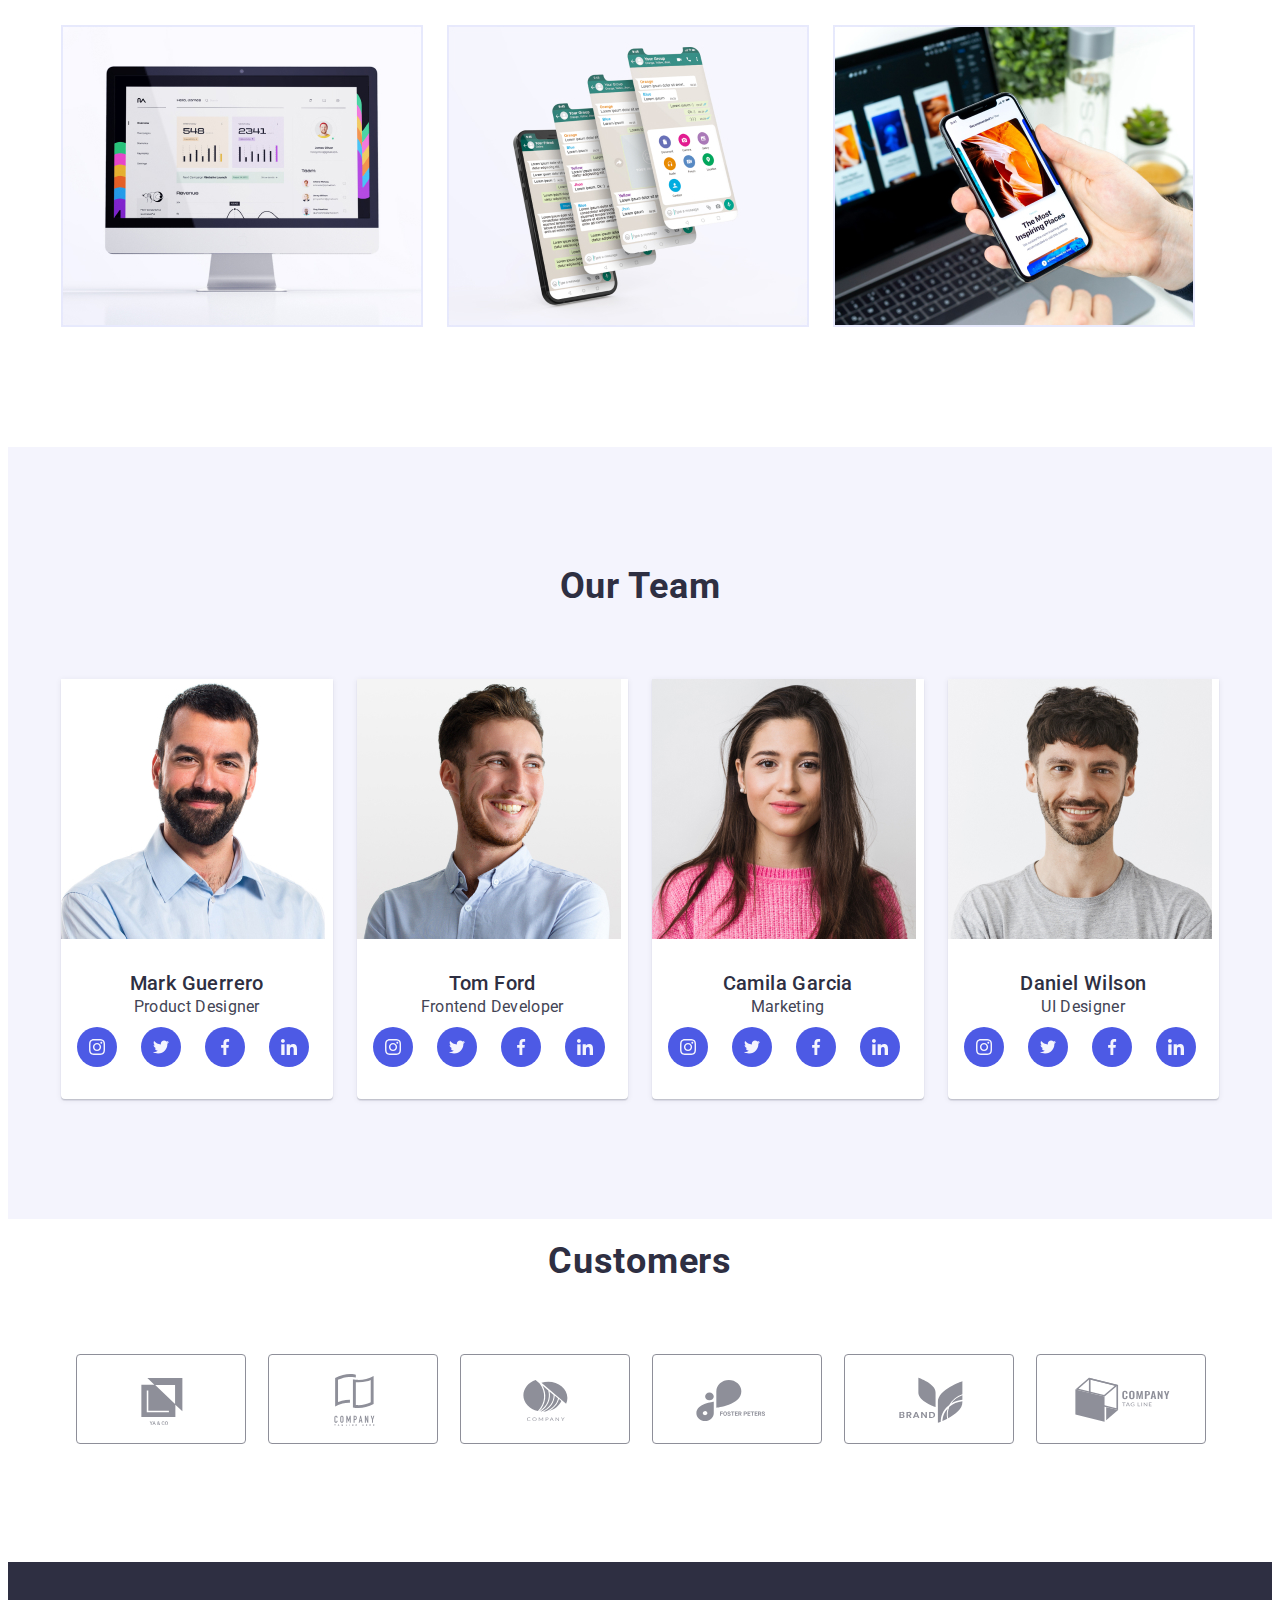
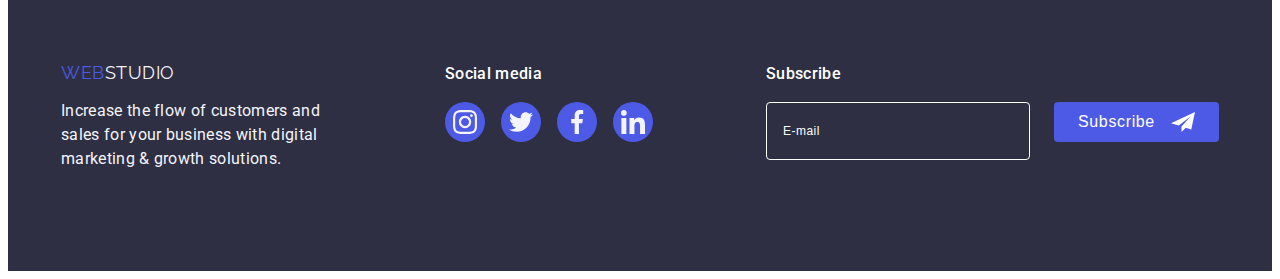
==== commit 7d213e43: "6hm upd" ====
--- a/index.html
+++ b/index.html
@@ -344,7 +344,10 @@
             <div class="container-form">
                 <h2 class="footer-form-title">Subscribe</h2>
                 <form class="footer-form">
-                    <input name="footer-login" class="footer-login" placeholder="E-mail"></input>
+                    <input 
+                        name="footer-login" 
+                        class="footer-login" 
+                        placeholder="E-mail">
                     <button type="submit" class="subscribe-btn">
                         <span>Subscribe</span>
                         <svg class="subscribe-icon">
--- a/styles/style.css
+++ b/styles/style.css
@@ -617,7 +617,7 @@
 }
 
 .container-social {
-    margin-right: 83px; /*have to be 80 px*/
+    /* margin-right: 83px; have to be 80 px */
     max-width: 208px;
 }
 
@@ -669,6 +669,7 @@
 
 .container-form {
     width: 453px;
+    margin-left: auto;
 }
 
 .footer-form-title {
@@ -765,7 +766,7 @@
     top: 50%;
     left: 50%;
     transform: translate(-50%, -50%);
-    padding: 24px;
+    padding: 72px 24px 24px;
     
 
     /* display: flex; */
@@ -818,7 +819,6 @@
     text-align: center;
     letter-spacing: 0.02em;
     color: #2E2F42;
-    margin-top: 48px;
     margin-bottom: 16px;
 }
 
@@ -924,7 +924,7 @@
     color: #FFFFFF;
 
     display: block;
-    margin: 24px auto;
+    margin: auto;
 
     /* position: absolute;
     left: 50%;
@@ -933,6 +933,10 @@
 
     transition-property: background-color;
     transition: var(--trans);
+}
+
+.modal-agreement {
+    margin-bottom: 24px;
 }
 
 .agreement {
@@ -955,7 +959,7 @@
     justify-content: center;
     align-items: center;
     fill: transparent;
-    
+    transition: background-color var(--trans), border-color var(--trans);
 }
 
 /* .agreement::before {
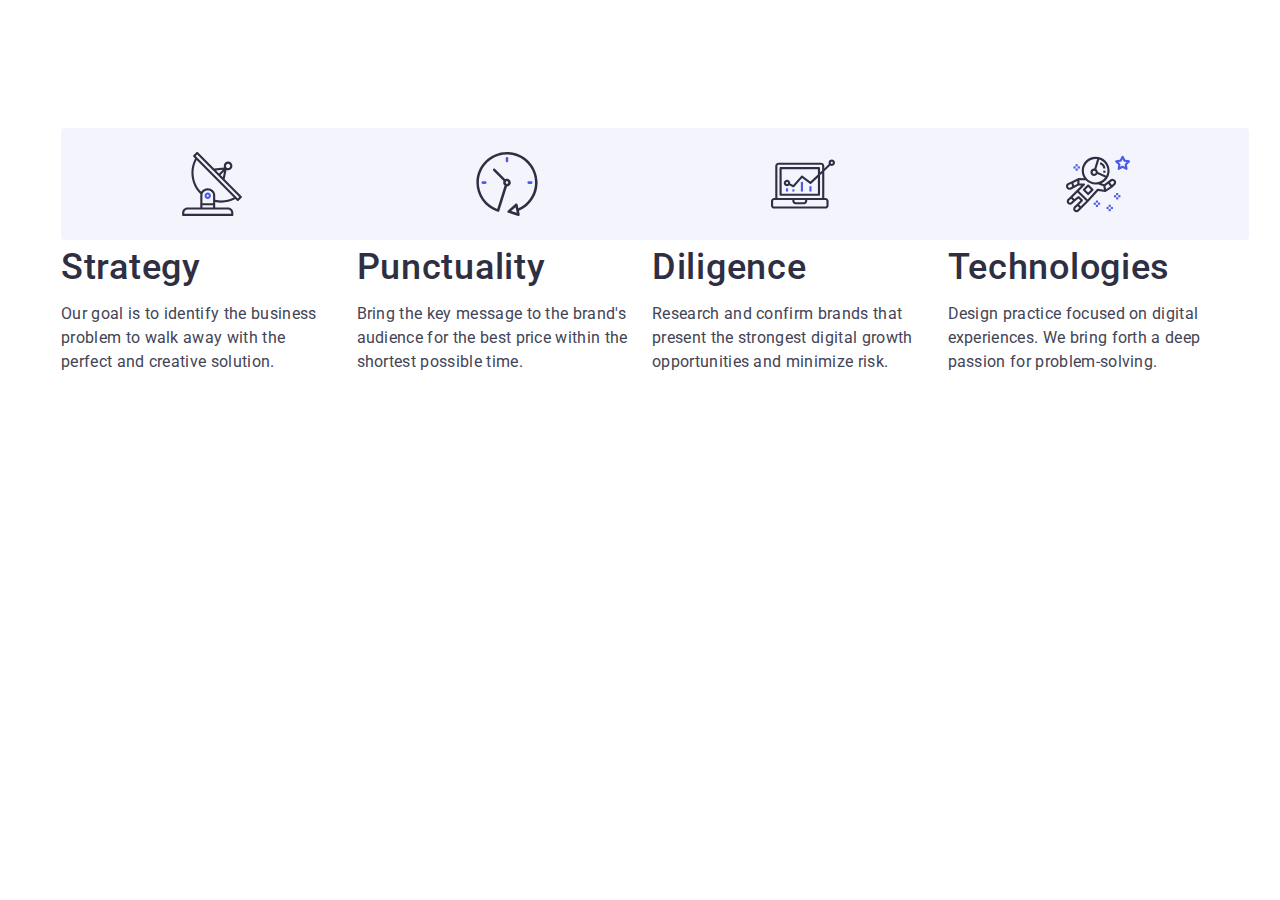
==== commit 5e9eac6f: "hm7_start" ====
--- a/index.html
+++ b/index.html
@@ -9,12 +9,14 @@
     <link href="https://fonts.googleapis.com/css2?family=Raleway:wght@800&family=Roboto:wght@300;400;500;700&display=swap" rel="stylesheet">
     <link rel="stylesheet" href="https://cdnjs.cloudflare.com/ajax/libs/modern-normalize/2.0.0/modern-normalize.min.css" integrity="sha512-4xo8blKMVCiXpTaLzQSLSw3KFOVPWhm/TRtuPVc4WG6kUgjH6J03IBuG7JZPkcWMxJ5huwaBpOpnwYElP/m6wg==" crossorigin="anonymous" referrerpolicy="no-referrer" />
     <link rel="stylesheet" href="styles/style.css">
+    <link rel="stylesheet" href="styles/media.css">
+
     <title>WebStudio</title>
 </head>
 <body>
-    <header class="header">
+    <!-- <header class="header">
         <div class="container">
-            <!-- navigation -->
+           
             <nav class="navigation">
                 <a class="logo link" href="./index.html">Web<span class="logo-second-part">Studio</span></a>
                 <ul class="list nav-list">
@@ -23,7 +25,7 @@
                     <li class="item"><a class="nav-item link" href="">Contacts</a></li>
                 </ul>
             </nav>
-            <!-- contacts -->
+            
             <address class="contacts">
                 <ul class="list contacts-list">
                     <li class="item"><a class="contacts-item link" href="mailto:info@devstudio.com">info@devstudio.com</a></li>
@@ -31,15 +33,15 @@
                 </ul>
             </address>
         </div>
-    </header>
+    </header> -->
     <main>
         <!-- hero -->
-        <section class="hero">
+        <!-- <section class="hero">
             <div class="container">
                 <h1 class="hero-header">Effective Solutions for Your Business</h1>
                 <button class="hero-btn" data-modal-open type="button">Order Service</button>
             </div>
-        </section>
+        </section> -->
         
         <!-- section 1 Feachers -->
         <section class="feachers">
@@ -86,7 +88,7 @@
             </div>
         </section>
         <!-- section 2 Services-->
-        <section class="services">
+        <!-- <section class="services">
             <div class="container">
                 <h2 class="services-header section-title">What are we doing</h2>
                 <ul class="list services-list">
@@ -95,9 +97,9 @@
                     <li class="item"><img src="./images/img3.jpg" alt="laptop and mobile" width="360"></li>
                 </ul>
             </div>
-        </section>
+        </section> -->
         <!-- section 3 Team-->
-        <section class="team">
+        <!-- <section class="team">
             <div class="container">
                 <h2 class="team-header section-title">Our Team</h2>
                 <ul class="list team-list">
@@ -250,9 +252,9 @@
                     </li>
                 </ul>
             </div>
-        </section>
+        </section> -->
         <!-- section 4 Customers-->
-        <section class="customers">
+        <!-- <section class="customers">
             <div class="container">
             <h2 class="customers-title section-title">Customers</h2>
             <ul class="list customers-list">
@@ -300,9 +302,9 @@
                 </li>
             </ul>
         </div>
-        </section>
+        </section> -->
     </main>
-    <footer class="footer">
+    <!-- <footer class="footer">
         <div class="container">
             <div class="container-disclaimer">
                 <a class="logo link link-logo" href="./index.html">Web<span class="logo-second-footer">Studio</span></a>
@@ -358,7 +360,7 @@
                 </form>
             </div>
         </div>
-    </footer>
+    </footer> -->
     <div class="backdrop is-hidden" data-modal>
         <div class="modal-window">
             <button type="button" class="close-btn" data-modal-close>
--- a/styles/style.css
+++ b/styles/style.css
@@ -32,10 +32,11 @@
 }
 
 .container {
-    width: 1158px;
+    /* width: 1158px; */
+    width: 100%;
     margin: 0 auto;
-    padding-left: 15px;
-    padding-right: 15px;
+    padding-left: 16px;
+    padding-right: 16px;
     /* outline: 2px solid red; */
 }
 
@@ -48,14 +49,15 @@
 }
 
 .list-header {
+    font-weight: 700;
+    font-size: 36px;
+    line-height: 1.11;
+    letter-spacing: 0.02em;
+}
+
+.list-text {
+    font-size: 16px;
     font-weight: 500;
-    font-size: 20px;
-    line-height: 1.2;
-    letter-spacing: 0.02em;
-}
-
-.list-text {
-    font-size: 16px;
     line-height: 1.5;
     letter-spacing: 0.02em;
     color: var(--text-color);
@@ -264,31 +266,27 @@
 /* FEACHERS */
 
 .feachers {
-    padding-top: 120px;
-    padding-bottom: 120px;
+    padding-top: 96px;
+    padding-bottom: 96px;
 }
 
 .feachers-list {
     display: flex;
-    gap: 24px;
+    flex-wrap: wrap;
+    row-gap: 72px;
 }
 
 .feachers-list .item {
-    width: calc((100%-72px)/4);
+    width: 100%;
 }
 
 .feachers-img {
-    background-color: #F4F4FD;
-    border-radius: 4px;
-    width: 100%;
-    height: 112px;
-    display: flex;
-    justify-content: center;
-    align-items: center;
+    display: none;
 }
 
 .feachers-header-item {
     margin-bottom: 8px;
+    text-align: center;
 }
 
 
--- a/styles/media.css
+++ b/styles/media.css
@@ -0,0 +1,65 @@
+@media screen and (min-width: 428px) {
+    .container {
+        width: 428px;
+    }
+}
+
+
+@media screen and (min-width: 768px) {
+    .container {
+        width: 768px;
+    }
+
+/* FEACHERS */
+    .feachers-list {
+        column-gap: 24px;
+    }
+
+    .feachers-list .item {
+        width: calc((100% - 24px) / 2);
+    }
+
+    .feachers-header-item {
+        text-align: left;
+    }
+}
+
+@media screen and (min-width: 1158px) {
+    .container {
+        width: 1158px;
+        padding-left: 15px;
+        padding-right: 15px;
+    }
+
+    .list-header {
+        font-weight: 500;
+        font-style: 20px;
+        line-height: 1.5;
+    }
+
+    .list-text {
+        font-weight: 400;
+    }
+
+    /* FEACHERS */
+
+    .feachers {
+        padding-top: 120px;
+        padding-bottom: 120px;
+    }
+
+    .feachers-list .item {
+        width: calc((100% - 24px *3) / 4);
+    }
+
+    .feachers-img {
+        background-color: #F4F4FD;
+        border-radius: 4px;
+        width: 100%;
+        height: 112px;
+        display: flex;
+        justify-content: center;
+        align-items: center;
+    }
+
+
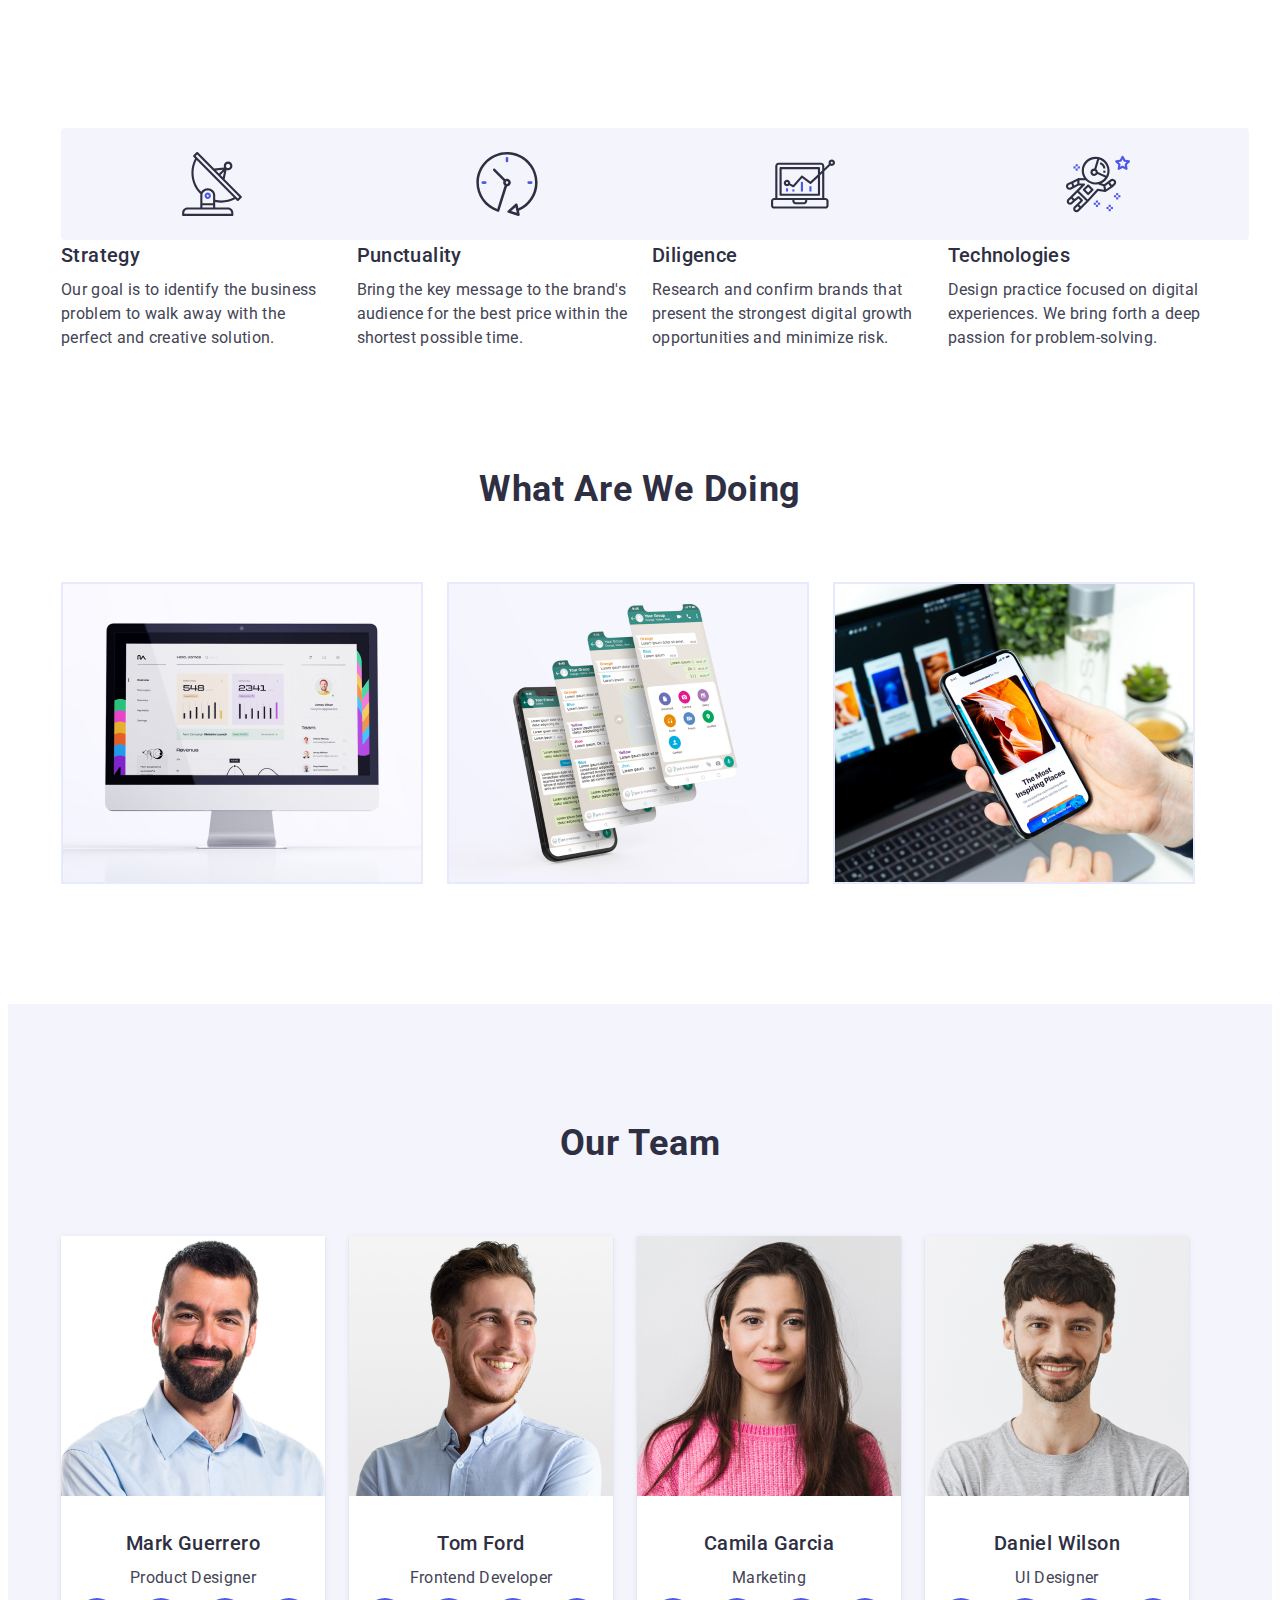
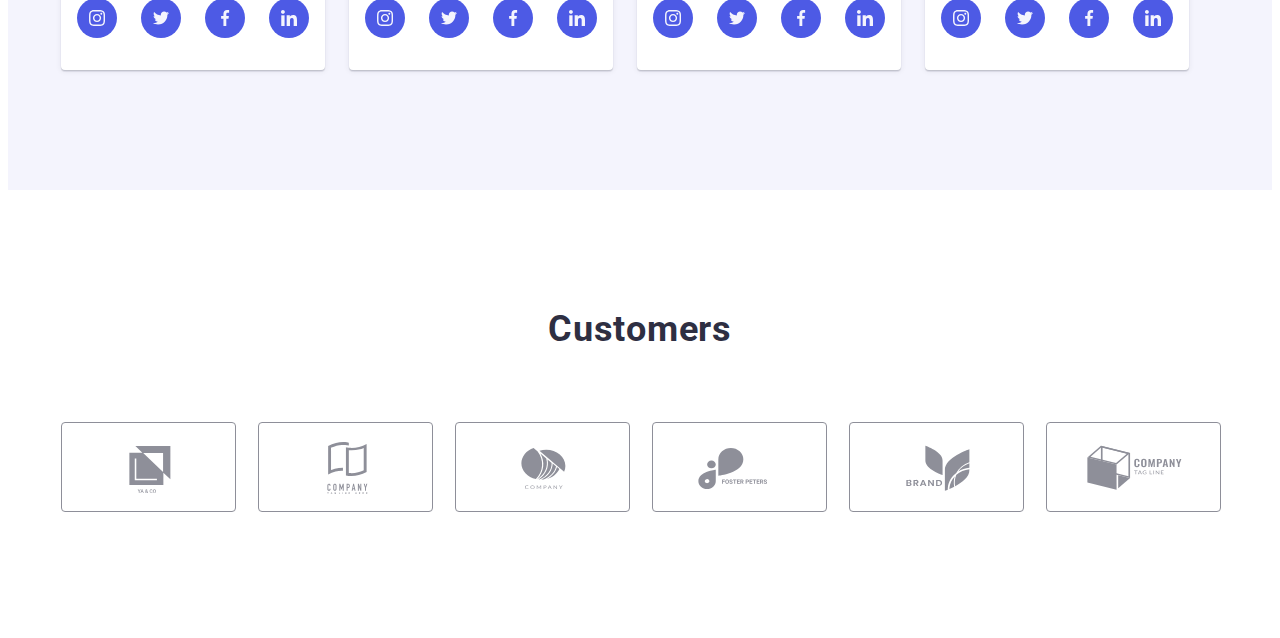
==== commit 3458cc3c: "hm7_part2" ====
--- a/index.html
+++ b/index.html
@@ -87,8 +87,8 @@
                 </ul>
             </div>
         </section>
-        <!-- section 2 Services-->
-        <!-- <section class="services">
+        <!-- section 2 Services--> 
+        <section class="services">
             <div class="container">
                 <h2 class="services-header section-title">What are we doing</h2>
                 <ul class="list services-list">
@@ -97,9 +97,9 @@
                     <li class="item"><img src="./images/img3.jpg" alt="laptop and mobile" width="360"></li>
                 </ul>
             </div>
-        </section> -->
+        </section>
         <!-- section 3 Team-->
-        <!-- <section class="team">
+        <section class="team">
             <div class="container">
                 <h2 class="team-header section-title">Our Team</h2>
                 <ul class="list team-list">
@@ -252,9 +252,9 @@
                     </li>
                 </ul>
             </div>
-        </section> -->
+        </section>
         <!-- section 4 Customers-->
-        <!-- <section class="customers">
+        <section class="customers">
             <div class="container">
             <h2 class="customers-title section-title">Customers</h2>
             <ul class="list customers-list">
@@ -302,7 +302,7 @@
                 </li>
             </ul>
         </div>
-        </section> -->
+        </section>
     </main>
     <!-- <footer class="footer">
         <div class="container">
--- a/styles/style.css
+++ b/styles/style.css
@@ -49,15 +49,15 @@
 }
 
 .list-header {
-    font-weight: 700;
-    font-size: 36px;
-    line-height: 1.11;
+    font-weight: 500;
+    font-size: 20px;
+    line-height: 1.2;
     letter-spacing: 0.02em;
 }
 
 .list-text {
     font-size: 16px;
-    font-weight: 500;
+    font-weight: 400;
     line-height: 1.5;
     letter-spacing: 0.02em;
     color: var(--text-color);
@@ -294,35 +294,23 @@
 /* SERVICES */
 
 .services {
-    padding-bottom: 120px;
-}
-
-.services-header {
-    margin-bottom: 72px;
-}
-
-.services-list {
-    display: flex;
-    gap: 24px;
-}
-
-.services-list .item {
-    width: 360px;
-    height: 300px;
-    border: 1px solid #E7E9FC;
-    /* margin-right: 24px; */
-}
-
-/* .services-list .item:last-child {
-    margin-right: 0;
-} */
+    display: none;
+}
+
+
 
 /* TEAM */
 
 .team {
     background-color: #F4F4FD;
-    padding-top: 120px;
-    padding-bottom: 120px;
+    padding-top: 96px;
+    padding-bottom: 96px;
+    /* padding-top: 120px;
+    padding-bottom: 120px; */
+}
+
+.team .container {
+    width: calc(264px + 16px *2);
 }
 
 .team-header {
@@ -331,26 +319,23 @@
 
 .team-list {
     display: flex;
-    gap: 24px;
+    flex-wrap: wrap;
+    row-gap: 72px;
     
 }
 
 .team-item {
     background-color: #ffffff;
-    width: calc((100% - 72px) / 4);
-    /* padding-bottom: 32px; */
+    /* width: calc((100% - 72px) / 4); */
     background-color: #ffffff;
     box-shadow: 0px 1px 6px rgba(46, 47, 66, 0.08),
                 0px 1px 1px rgba(46, 47, 66, 0.16),
                 0px 2px 1px rgba(46, 47, 66, 0.08);
     border-radius: 0px 0px 4px 4px;
     padding-bottom: 32px;
-    /* margin-right: 24px; */
-}
-
-/* .team-list .team-item:last-child {
-    margin-right: 0;
-} */
+    
+}
+
 
 .team-name-position {
     padding: 32px 16px 0;
@@ -359,12 +344,14 @@
 
 .team-header-item {
     /* margin-top: 32px; */
-    /* margin-bottom: 8px; */
+    margin-bottom: 8px;
+    
     text-align: center;
 }
 
 .team-text-item {
     /* margin-bottom: 32px; */
+    
     margin-bottom: 8px;
     text-align: center;
 }
@@ -409,8 +396,10 @@
 /* CUSTOMERS */
 
 .customers {
-    padding-top: 23px;
-    padding-bottom: 120px;
+    padding-top: 96px;
+    padding-bottom: 96px;
+    /* padding-top: 120px;
+    padding-bottom: 120px; */
 }
 
 .customers-title {
@@ -419,16 +408,14 @@
 
 .customers-list {
     display: flex;
-    gap: 24px;
+    flex-wrap: wrap;
+    column-gap: 16px;
+    row-gap: 72px;
     justify-content: center;
 }
 .customers-item {
-    /* width: calc((100%-120px)/6); */
-    width: 168px;
+    width: calc((100% - 16px) / 2);
     height: 88px;
-  
-    
-    /* fill: #8E8F99; */
 }
 
 .customer-link {
@@ -464,19 +451,24 @@
 /* main Portfolio */
 
 .portfolio {
-    padding-top: 96px;
-    padding-bottom: 120px;
+    padding-top: 48px;
+    padding-bottom: 48px;
 }
 
 .portfolio-filter {
     display: flex;
-    margin-bottom: 72px;
-    justify-content: center;
+    flex-wrap: wrap;
+    margin-bottom: 48px;
+    justify-content: left;
+    column-gap: 24px;
+    row-gap: 16px;
+    width: calc(263px + 16px * 2);
 }
 
 .portfolio-btn {
     font-family: 'Roboto', sans-serif;
     font-style: normal;
+    font-weight: 500;
     font-size: 16px;
     line-height: 1.5;
     letter-spacing: 0.04em; 
@@ -486,19 +478,12 @@
     border: 1px solid #E7E9FC;
     border-radius: 4px;
     cursor: pointer;
-    padding: 12px 24px;
+    padding: 8px 16px;
 
     transition-property: color, background-color, box-shadow, border;
     transition: var(--trans);
 }
 
-.portfolio-filter .item {
-    margin-right: 24px;
-}
-
-.portfolio-filter .item:last-child {
-    margin-right: 0;
-}
 
 .portfolio-btn:hover,
 .portfolio-btn:focus {
--- a/styles/media.css
+++ b/styles/media.css
@@ -22,6 +22,50 @@
     .feachers-header-item {
         text-align: left;
     }
+
+/* TEAM */
+
+
+    .team .container {
+        width: calc(264px * 2 + 24px + 16px *2);
+    }
+
+    .team-list {
+        column-gap: 24px;
+        row-gap: 64px;
+    }
+
+    /* CUSTOMERS */
+
+    .customers .container {
+        width: calc(552px + 16px * 2);
+    }
+
+    .customers-list {
+        column-gap: 24px; 
+    }
+
+    .customers-item {
+        width: calc((100% - 24px * 2) / 3);
+    }
+
+
+    /* PORTFOLIO PAGE */
+    /* PORTFOLIO FILTER */
+    .portfolio {
+        padding-top: 64px;
+        padding-bottom: 64px;
+    }
+
+    .portfolio-filter {
+        width: 768px;
+        justify-content: center;
+    }
+
+    .portfoio-btn {
+        padding: 12px 24px;
+    }
+
 }
 
 @media screen and (min-width: 1158px) {
@@ -62,4 +106,64 @@
         align-items: center;
     }
 
+    /* SERVICES */
+    .services {
+        display: block;
+        padding-bottom: 120px;
+    }
 
+    .services-header {
+    margin-bottom: 72px;
+    }
+
+    .services-list {
+        display: flex;
+        gap: 24px;
+    }
+
+    .services-list .item {
+        width: 360px;
+        height: 300px;
+        border: 1px solid #E7E9FC;
+    }
+
+    /* TEAM */
+
+    .team {
+        padding-top: 120px;
+        padding-bottom: 120px;
+    }
+
+    .team .container {
+        width: 1158px;
+    }
+
+
+    /* CUSTOMERS */
+    
+    .customers {
+        padding-top: 120px;
+        padding-bottom: 120px;
+    }
+    
+    .customers .container {
+        width: 1158px;
+    }
+    
+    .customers-item {
+        width: calc((100% - 24px * 5) / 6);
+    }
+
+
+    /* PORTFOLIO PAGE */
+    /* PORTFOLIO FILTER */
+    .portfolio {
+        padding-top: 100px;
+        padding-bottom: 120px;
+    }
+
+    .portfolio-filter {
+        width: 1158px;
+    }
+
+}
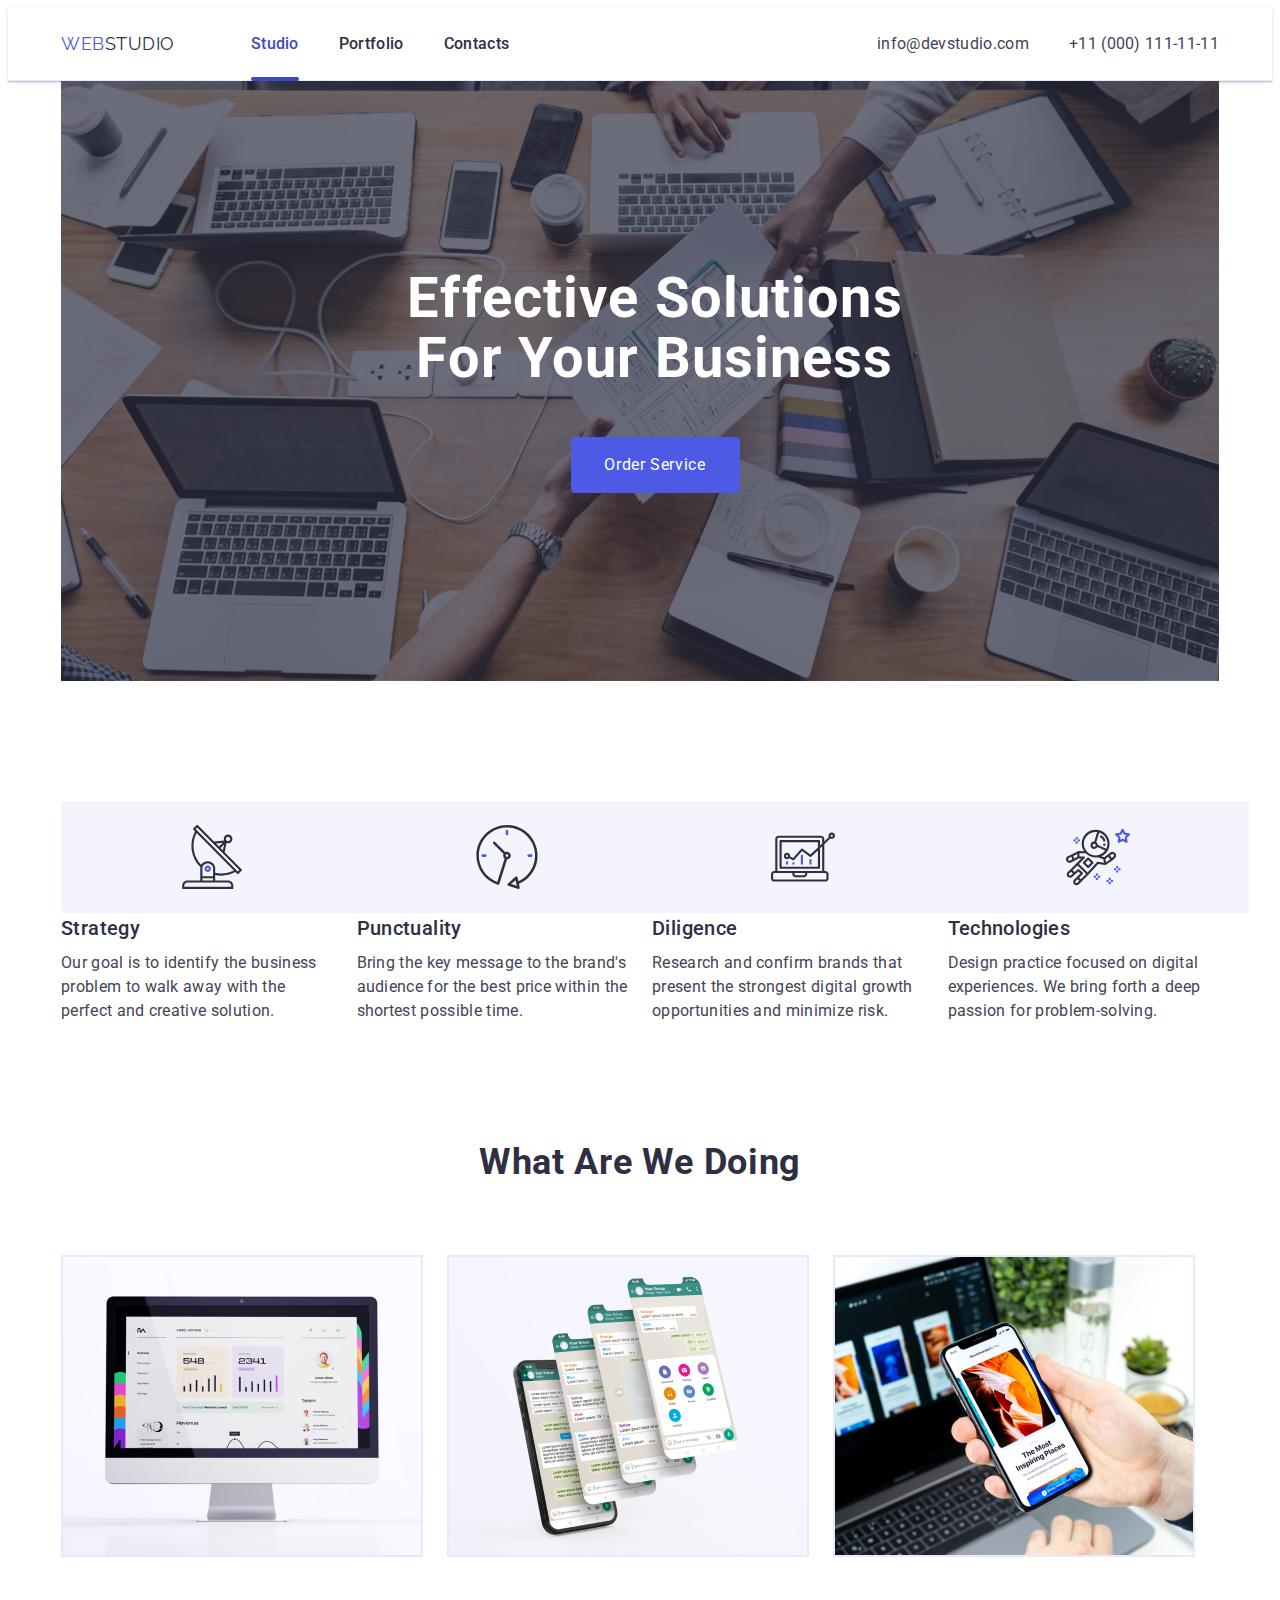
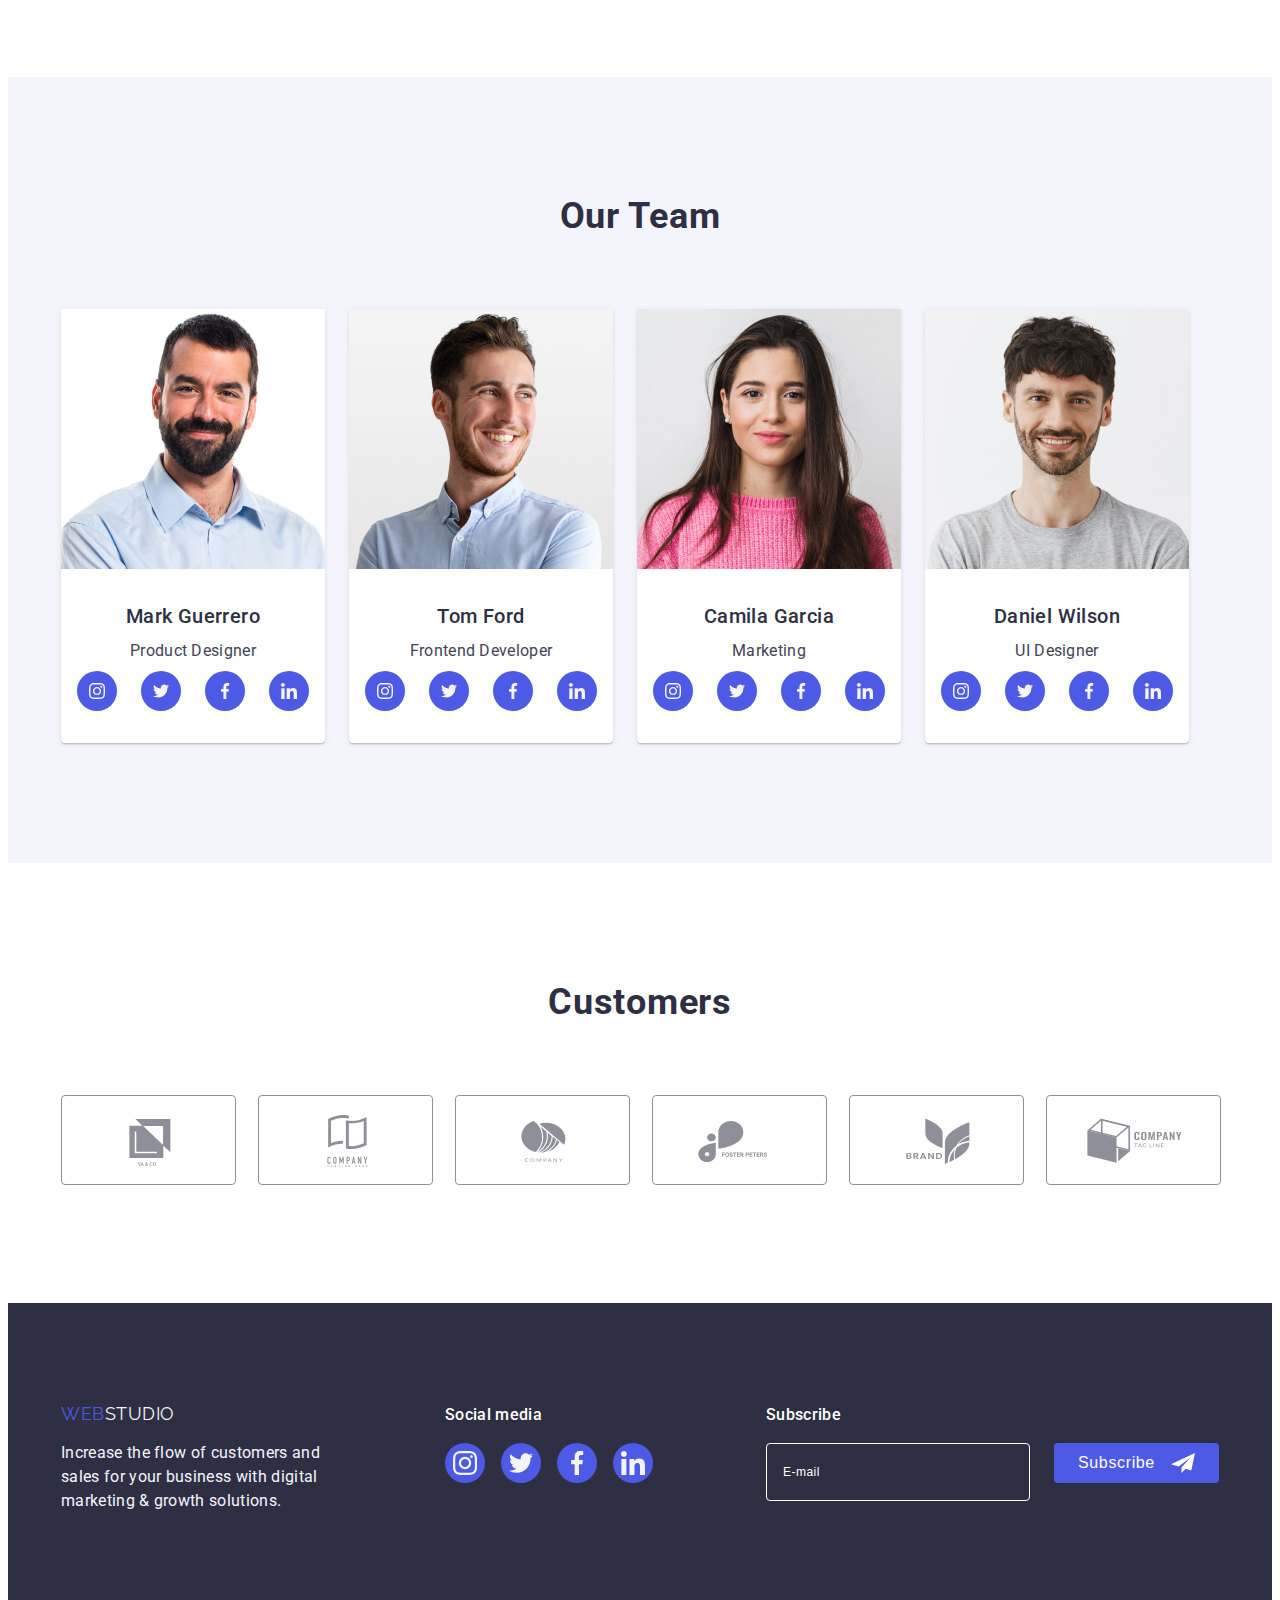
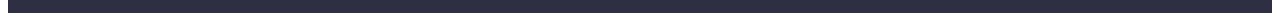
==== commit aa2f3a4b: "index_hm7" ====
--- a/index.html
+++ b/index.html
@@ -14,7 +14,7 @@
     <title>WebStudio</title>
 </head>
 <body>
-    <!-- <header class="header">
+    <header class="header">
         <div class="container">
            
             <nav class="navigation">
@@ -32,16 +32,73 @@
                     <li class="item"><a class="contacts-item link" href="tel:+110001111111">+11 (000) 111-11-11</a></li>
                 </ul>
             </address>
+            <button type="button" class="menu-btn" data-menu-open>
+                <svg width="32" height="22" class="menu-icon">
+                    <use href="./images/symbol-defs.svg#menu-hamburger"></use>
+                </svg>
+            </button>
         </div>
-    </header> -->
+        <div class="menu-mob is-hidden" data-menu>
+            <div>
+                <button type="button" class="close-menu-btn" data-menu-close>
+                    <svg class="close-menu-icon">
+                        <use href="./images/symbol-defs.svg#close-btn"></use>
+                    </svg>
+                </button>
+                <ul class="list menu-list">
+                    <li class="menu-li"><a class="menu-item current link" href="./index.html">Studio</a></li>
+                    <li class="menu-li"><a class="menu-item link" href="./portfolio.html">Portfolio</a></li>
+                    <li class="menu-li"><a class="menu-item link" href="">Contacts</a></li>
+                </ul>
+            </div>
+            <div>
+                <address class="menu-contacts">
+                    <ul class="list menu-contacts-list">
+                        <li class="item"><a class="contacts-menu-item link" href="mailto:info@devstudio.com">info@devstudio.com</a></li>
+                        <li class="item"><a class="contacts-menu-tel link" href="tel:+110001111111">+11 (000) 111-11-11</a></li>
+                    </ul>
+                </address>
+                <ul class="list social-net-menu">
+                    <li class="social-item">
+                        <a class="link soc-link" href="" target="_blank" rel="noopener noreferrer">
+                            <svg class="social-menu-icons">
+                                <use href="./images/symbol-defs.svg#instagram"></use>
+                            </svg>
+                        </a>
+                    </li>
+                    <li class="social-item">
+                        <a class="link soc-link" href="" target="_blank" rel="noopener noreferrer">
+                            <svg class="social-menu-icons">
+                                <use href="./images/symbol-defs.svg#twitter"></use>
+                            </svg>
+                        </a>
+                    </li>
+                    <li class="social-item">
+                        <a class="link soc-link" href="" target="_blank" rel="noopener noreferrer">
+                            <svg class="social-menu-icons">
+                                <use href="./images/symbol-defs.svg#facebook"></use>
+                            </svg>
+                        </a>
+                    </li>
+                    <li class="social-item">
+                        <a class="link soc-link" href="" target="_blank" rel="noopener noreferrer">
+                            <svg class="social-menu-icons">
+                                <use href="./images/symbol-defs.svg#linkedin"></use>
+                            </svg>
+                        </a>
+                    </li>
+                </ul>
+            </div>
+        </div>
+    </header>
     <main>
         <!-- hero -->
-        <!-- <section class="hero">
+        <section class="hero">
             <div class="container">
                 <h1 class="hero-header">Effective Solutions for Your Business</h1>
                 <button class="hero-btn" data-modal-open type="button">Order Service</button>
             </div>
-        </section> -->
+        </section>
         
         <!-- section 1 Feachers -->
         <section class="feachers">
@@ -304,7 +361,7 @@
         </div>
         </section>
     </main>
-    <!-- <footer class="footer">
+    <footer class="footer">
         <div class="container">
             <div class="container-disclaimer">
                 <a class="logo link link-logo" href="./index.html">Web<span class="logo-second-footer">Studio</span></a>
@@ -360,7 +417,7 @@
                 </form>
             </div>
         </div>
-    </footer> -->
+    </footer>
     <div class="backdrop is-hidden" data-modal>
         <div class="modal-window">
             <button type="button" class="close-btn" data-modal-close>
@@ -436,5 +493,7 @@
         </div>
     </div>
     <script src="./js/modal.js"></script>
+    <script src="./js/menu.js"></script>
+
 </body>
 </html>--- a/styles/style.css
+++ b/styles/style.css
@@ -76,10 +76,13 @@
     margin: -1px;
 }
 
+.no-scroll {
+    overflow:hidden;
+    /* scroll-behavior: unset; */
+}
+
 /* Header */
 .header {
-    /* padding-top: 0px;
-    padding-bottom: 0px; */
     border-bottom: 1px solid #E7E9FC;
     box-shadow: 0px 2px 1px rgba(46, 47, 66, 0.08), 
                 0px 1px 1px rgba(46, 47, 66, 0.16), 
@@ -89,6 +92,8 @@
 .header .container {
     display: flex;
     justify-content: space-between;
+    padding: 24px 16px;
+    position: relative;
 }
 
 .logo {
@@ -99,9 +104,9 @@
     letter-spacing: 0.03em;
     text-transform: uppercase;
 
-    margin-right: 76px;
-    display: flex;
-    align-self: center;
+    /* margin-right: 76px; */
+    display: flex;
+    /* align-self: center; */
 }
 
 .logo-second-part {
@@ -114,97 +119,144 @@
 }
 
 .nav-list {
-    display: flex;
-    /* align-items: center; */
-    gap: 40px;
-}
-
-.nav-item {
-    font-size: 16px;
-    line-height: 1.5;
+    display: none;
+}
+
+.contacts {
+    display: none;
+}
+
+.menu-btn {
+    background-color: transparent;
+    border: none;
+    width: 32px;
+    height: 22px;
+}
+
+.menu-icon {
+    fill: #2E2F42;
+}
+
+.menu-mob {
+    position: fixed;
+    top: 0;
+    left: 0;
+    z-index: 100;
+
+    background-color: #FFFFFF;
+    width: 100vw;
+    height: 100vh;
+    padding-top: 24px;
+    padding-right: 24px;
+    padding-bottom: 40px;
+    padding-left: 40px;
+
+    display: flex;
+    flex-direction: column;
+    justify-content: space-between;
+
+    transition: visibility var(--trans), opacity var(--trans);
+}
+
+.close-menu-btn {
+    width: 24px;
+    height: 24px;
+    
+    border-radius: 50%;
+    background: #E7E9FC1A;
+    border: 1px solid #2E2F421A;
+
+    display: flex;
+    align-items: center;
+    justify-content: center;
+    
+    margin-left: auto;
+    margin-bottom: 32px;
+}
+
+.close-menu-icon {
+    width: 8px;
+    height: 8px;
+    fill: #2E2F42;
+    }
+
+
+.menu-item {
+    font-weight: 700;            
+    font-size: 36px;
+    line-height: 1.11;
     letter-spacing: 0.02em;
-    color: #2E2F42;
-    font-weight: 500;
-
-    display: block;
-    position: relative;
-
-    padding-top: 24px;
-    padding-bottom: 24px;
-
-    transition-property: color;
-    transition: var(--trans);
-}
-
-/* .nav-list .item {
-    padding-top: 24px;
-    padding-bottom: 24px; */
-    /* margin-right: 40px; */
-/* } */
+    text-transform: capitalize;
+    color: #2E2F42;                                                                     
+}
+
+.menu-li:not(:last-child) {
+    margin-bottom: 40px;
+}
 
 .current {
     color: #404BBF;
 }
 
-.nav-item.current::after {
-    content: '';
-    height: 4px;
-    width: 100%;
-    display: block;
-    position: absolute;
-    left: 0;
-    bottom: -1px;
-
-    background-color: #404BBF;
-    border-radius: 2px;
-}
-
-
-/* .nav-list .item:last-child {
-    margin-right: 0px;
-} */
-
-.nav-item:hover,
-.nav-item:focus {
-    color: #404BBF;  
-}
-
-.contacts {
+.menu-contacts {
+    margin-bottom: 48px;
+}
+
+.menu-contacts-list {
+    display: flex;
+    flex-direction: column-reverse;
+    row-gap: 40px;
+}
+
+.contacts-menu-item {
+    font-weight: 500;
     font-style: normal;
-    display: flex;
-    align-items: center;
-}
-
-.contacts-list {
-    display: flex;
-    gap: 40px;
-    /* align-items: center; */
-    /* justify-content: center; */
-}
-
-/* .contacts-list .item {
-    padding-top: 15px;
-    padding-bottom: 15px;
-    margin-right: 40px;
-} */
-
-/* .contacts-list .item:last-child {
-    margin-right: 0;
-} */
-
-.contacts-item {
-    font-size: 16px;
-    line-height: 1.5;
+    font-size: 20px;
+    line-height: 1.2;
     letter-spacing: 0.02em;
     color: #434455;
-
-    transition-property: color;
+}
+
+.contacts-menu-tel {
+    font-weight: 700;
+    font-style: normal;
+    font-size: 36px;
+    line-height: 1.11;
+}
+
+
+.social-net-menu {
+    display: flex;
+    justify-content: space-between;
+    max-width: 328px;
+}
+
+
+.soc-link {
+    width: 100%;
+    height: 100%;
+    background-color: #4D5AE5;
+    border-radius: 50%;
+    display: flex;
+    align-items: center;
+    justify-content: center;
+
+    transition-property: background-color;
     transition: var(--trans);
 }
 
-.contacts-item:hover,
-.contacts-item:focus {
-    color: #404BBF;
+.social-menu-icons {
+    width: 24px;
+    height: 24px;
+    fill: #F4F4FD;
+}
+
+.menu-mob.is-hidden {
+    visibility: hidden;
+    opacity: 0;
+    pointer-events: none;
+    
+    
 }
 
 /* main index */
@@ -213,27 +265,42 @@
 
 .hero {
     background-color: #2E2F42;
-    background-image: linear-gradient(rgba(46, 47, 66, 0.7), rgba(46, 47, 66, 0.7)), url(../images/hero-img.jpg);
+    background-image: linear-gradient(rgba(46, 47, 66, 0.7),
+                         rgba(46, 47, 66, 0.7)), 
+                         url(../images/hero-bg-mob.jpg);
     background-repeat: no-repeat;
     background-position: center;
     background-size: cover;
-    max-width: 1440px;
-    height: 600px;
-    padding-top: 188px;
-    padding-bottom: 188px;
+    max-width: 428px;
+    /* height: 600px; */
+    padding-top: 112px;
+    padding-bottom: 112px;
     margin: 0 auto;
 }
+
+@media (min-device-pixel-ratio: 2),
+  (min-resolution: 192dpi),
+  (min-resolution: 2dppx) {
+  .hero {
+    background-image: linear-gradient(rgba(46, 47, 66, 0.7),
+                    rgba(46, 47, 66, 0.7)),  
+                    url(../images/hero-bg-mob-2x.jpg);
+  }
+}
+
+
+
 .hero-header {
-    font-size: 56px;
-    line-height: 1.07;
+    font-size: 36px;
+    line-height: 1.11;
+    text-transform: capitalize;  
+    
     text-align: center;
     letter-spacing: 0.02em;
     color: #FFFFFF;
-    max-width: 496px;
-    
-    /* width: 496px; */
-    /* margin-bottom: 48px; */
-    margin: 0 auto 48px;
+    max-width: 320px;
+    
+    margin: 0 auto 72px;
 }
 
 .hero-btn {
@@ -327,18 +394,15 @@
 .team-item {
     background-color: #ffffff;
     /* width: calc((100% - 72px) / 4); */
-    background-color: #ffffff;
     box-shadow: 0px 1px 6px rgba(46, 47, 66, 0.08),
                 0px 1px 1px rgba(46, 47, 66, 0.16),
                 0px 2px 1px rgba(46, 47, 66, 0.08);
     border-radius: 0px 0px 4px 4px;
-    padding-bottom: 32px;
-    
 }
 
 
 .team-name-position {
-    padding: 32px 16px 0;
+    padding: 32px 16px;
     /* margin-bottom: 8px; */
 }
 
@@ -462,7 +526,7 @@
     justify-content: left;
     column-gap: 24px;
     row-gap: 16px;
-    width: calc(263px + 16px * 2);
+    width: calc(263px + 16px);
 }
 
 .portfolio-btn {
@@ -515,14 +579,6 @@
     border-top: none;
 }
 
-/* .portfolio-list .item:nth-child(3n) {
-    margin-right: 0;
-} */
-
-/* .portfolio-list .item:nth-last-child(-n+3) {
-    margin-bottom: 0;
-} */
-
 .portfolio-header {
     color: #2E2F42;
     margin-bottom: 8px;
@@ -568,23 +624,29 @@
 
 .footer {
     background-color: #2E2F42;
-    padding-top: 100px;
-    padding-bottom: 100px;
+    padding-top: 96px;
+    padding-bottom: 96px;
+    padding-left: 15px;
+    padding-right: 15px;
 }
 
 .footer .container {
-    display: flex;
-    align-items: baseline;
+    display: block;
+    width: 100%;
+    padding: 0;
 }
 
 .container-disclaimer {
-    margin-right: 120px;
+    max-width: 268px;
+    display: flex;
+    flex-direction: column;
+    align-items: center;
+    margin: 0 auto 72px;
+    /* margin-right: 24px; */
 }
 
 .footer .link-logo {
-    display: inline-block;
     margin-bottom: 16px;
-    padding: 0;
 }
 
 .logo-second-footer {
@@ -596,12 +658,14 @@
     font-size: 16px;
     line-height: 1.5;
     letter-spacing: 0.02em;
-    max-width: 264px;
 }
 
 .container-social {
-    /* margin-right: 83px; have to be 80 px */
     max-width: 208px;
+    margin: 0 auto 72px;
+    display: flex;
+    flex-direction: column;
+    
 }
 
 .social-title {
@@ -610,8 +674,7 @@
     line-height: 1.5;
     letter-spacing: 0.02em;
     color: #FFFFFF;
-
-    margin-bottom: 16px;
+    margin: 0 auto 16px;
 }
 
 .footer-list {
@@ -651,8 +714,10 @@
 }
 
 .container-form {
-    width: 453px;
-    margin-left: auto;
+    width: 100%;
+    display: flex;
+    flex-direction: column;
+    align-items: center;
 }
 
 .footer-form-title {
@@ -666,16 +731,22 @@
 
 .footer-form {
     display: flex;
+    flex-wrap: wrap;
+    justify-content: center;
+    gap: 16px;
+    width: 100%;
+    max-width: 428px;
+    
 }
 
 .footer-login {
-    width: 264px;
+    width: 100%;
+    max-width: 398px;
     height: 40px;
     border: 1px solid #FFFFFF;
     border-radius: 4px;
     background-color: transparent;
     padding: 8px 16px;
-    margin-right: 24px;
 
     font-size: 12px;
     line-height: 2;
@@ -696,8 +767,7 @@
     background: #4D5AE5;
     border-radius: 4px; 
     border: none;
-    padding-left: 24px;
-    padding-right: 24px;
+    padding: 8px 24px;
     cursor: pointer;
 
     display: flex;
@@ -742,14 +812,18 @@
 }
 
 .modal-window {
-    width: 408px;
-    min-height: 585px;
+    /* width: 408px; */
+    width: 92%;
+    max-width: 392px;
+    max-height: 584px;
     background-color: #FCFCFC;
     position: absolute;
     top: 50%;
     left: 50%;
     transform: translate(-50%, -50%);
-    padding: 72px 24px 24px;
+
+    padding: 72px 16px 24px;
+    overflow-y: scroll;
     
 
     /* display: flex; */
@@ -823,7 +897,6 @@
     color: rgba(46, 47, 66, 0.4);
     letter-spacing: 0.04em;
 
-    /* transition-property: border-color; */
     transition: border-color var(--trans);
 }
 
--- a/styles/media.css
+++ b/styles/media.css
@@ -10,7 +10,182 @@
         width: 768px;
     }
 
-/* FEACHERS */
+    /* HEADER */
+    
+    .header .container {
+        padding: 0 16px;
+    }
+    
+    .menu-mob {
+        display: none;
+    }
+
+    .menu-btn {
+        display: none;
+    }
+
+    .logo {
+        margin-right: 120px;
+    }
+    
+    .nav-list {
+        /* display: none; */
+        display: flex;
+        gap: 40px;
+    }
+    
+    .nav-item {
+        font-size: 16px;
+        line-height: 1.5;
+        letter-spacing: 0.02em;
+        color: #2E2F42;
+        font-weight: 500;
+    
+        display: block;
+        position: relative;
+    
+        padding-top: 24px;
+        padding-bottom: 24px;
+    
+        transition-property: color;
+        transition: var(--trans);
+    }
+    
+    
+    .current {
+        color: #404BBF;
+    }
+    
+    .nav-item.current::after {
+        content: '';
+        height: 4px;
+        width: 100%;
+        display: block;
+        position: absolute;
+        left: 0;
+        bottom: -1px;
+    
+        background-color: #404BBF;
+        border-radius: 2px;
+    }
+    
+    
+    .nav-item:hover,
+    .nav-item:focus {
+        color: #404BBF;  
+    }
+    
+    .contacts {
+        font-style: normal;
+        display: flex;
+        /* align-items: center; */
+    }
+    
+    .contacts-list {
+        display: flex;
+        flex-direction: column;
+
+        gap: 12px;
+        /* align-items: center; */
+        justify-content: center;
+    }
+    
+    
+    .contacts-item {
+        font-size: 12px;
+        line-height: 1.17;
+        letter-spacing: 0.04em;
+        color: #434455;
+    
+        transition-property: color;
+        transition: var(--trans);
+    }
+    
+    .contacts-item:hover,
+    .contacts-item:focus {
+        color: #404BBF;
+    }
+
+
+    /* HERO */
+
+    .hero {
+        background-image: linear-gradient(rgba(46, 47, 66, 0.7),
+                             rgba(46, 47, 66, 0.7)), 
+                             url(../images/hero-bg-tab.jpg);
+        max-width: 768px;
+        }
+
+    @media (min-device-pixel-ratio: 2),
+    (min-resolution: 192dpi),
+    (min-resolution: 2dppx) {
+    .hero {
+        background-image: linear-gradient(rgba(46, 47, 66, 0.7),
+                          rgba(46, 47, 66, 0.7)),  
+                          url(../images/hero-bg-tab-2x.jpg);
+        }
+    }
+
+    .hero-header {
+        font-size: 56px;
+        line-height: 1.07;
+        max-width: 496px;
+        margin-bottom: 36px;
+    }
+       
+    /* FOOTER */
+
+    .footer {
+        padding-left: 108px;
+        padding-right: 164px;
+    }
+
+    .footer .container {
+        width: calc(264px + 208px + 24px);
+        display: flex;
+        align-items: baseline;
+        flex-wrap: wrap;
+        column-gap: 24px;
+        row-gap: 72px;
+    }
+
+
+    .container-disclaimer {
+        max-width: 264px;
+        margin: 0;
+        align-items: start;
+        /* justify-content: left; */
+    }
+
+
+    .footer .link-logo {
+        margin-bottom: 17px;
+        margin-right: 0;
+    }
+
+
+    .social-title {
+        margin-left: 0;
+    }
+
+
+    .container-form {
+        align-items: start;
+    }
+
+    .footer-form {
+        gap: 24px; 
+        flex-wrap: nowrap;
+        justify-content: left;
+        max-width: calc(264px + 208px + 24px);
+    }
+
+    .footer-login {
+        width: 264px;
+    }
+        
+
+    /* FEACHERS */
     .feachers-list {
         column-gap: 24px;
     }
@@ -23,7 +198,7 @@
         text-align: left;
     }
 
-/* TEAM */
+    /* TEAM */
 
 
     .team .container {
@@ -66,6 +241,16 @@
         padding: 12px 24px;
     }
 
+
+    /*MODAL*/
+
+    .modal-window {
+        width: 408px;
+        height: 584px;
+        padding: 72px 24px 24px;
+        overflow-y: hidden;
+    }
+
 }
 
 @media screen and (min-width: 1158px) {
@@ -85,6 +270,109 @@
         font-weight: 400;
     }
 
+    /*HEADER*/
+
+    .logo {
+        margin-right: 76px;
+    }
+
+   
+
+    
+
+    .contacts {
+        font-style: normal;
+        display: flex;
+        /* align-items: center; */
+    }
+
+    .contacts-list {
+        display: flex;
+        flex-direction: row;
+
+        gap: 40px;
+        align-items: center;
+        /* justify-content: center; */
+    }
+
+
+    .contacts-item {
+        font-size: 16px;
+        line-height: 1.5;
+        letter-spacing: 0.02em;
+        color: #434455;
+    }
+
+   
+    /* FOOTER */
+
+    .footer {
+        padding-left: 0px;
+        padding-right: 0px;
+        padding-top: 100px;
+        padding-bottom: 100px;
+    }
+
+    .footer .container {
+        width: 1158px;
+        padding: 0 15px;
+        gap: 0;
+    }
+
+
+
+    .footer .link-logo {
+        margin-bottom: 17px;
+        margin-right: 0;
+    }
+
+    .container-disclaimer {
+        margin-right: 120px;
+    }
+
+    .container-social {
+        margin: 0;
+    }
+
+    .container-form {
+        width: 453px;
+        margin-left: auto;
+    }
+
+    .footer-form {
+        height: 40px;
+    }
+
+    
+
+
+
+
+
+    /* HERO */
+
+    .hero {
+    background-image: linear-gradient(rgba(46, 47, 66, 0.7),
+                         rgba(46, 47, 66, 0.7)), 
+                         url(../images/hero-img.jpg);
+    max-width: 1158px;
+    padding-top: 188px;
+    padding-bottom: 188px;
+    }
+
+    @media (min-device-pixel-ratio: 2),
+    (min-resolution: 192dpi),
+    (min-resolution: 2dppx) {
+    .hero {
+        background-image: linear-gradient(rgba(46, 47, 66, 0.7),
+                          rgba(46, 47, 66, 0.7)),  
+                          url(../images/hero-bg-desc-2x.jpg);
+        }
+    }
+
+    .hero-header {
+        margin-bottom: 48px;
+    }
     /* FEACHERS */
 
     .feachers {
